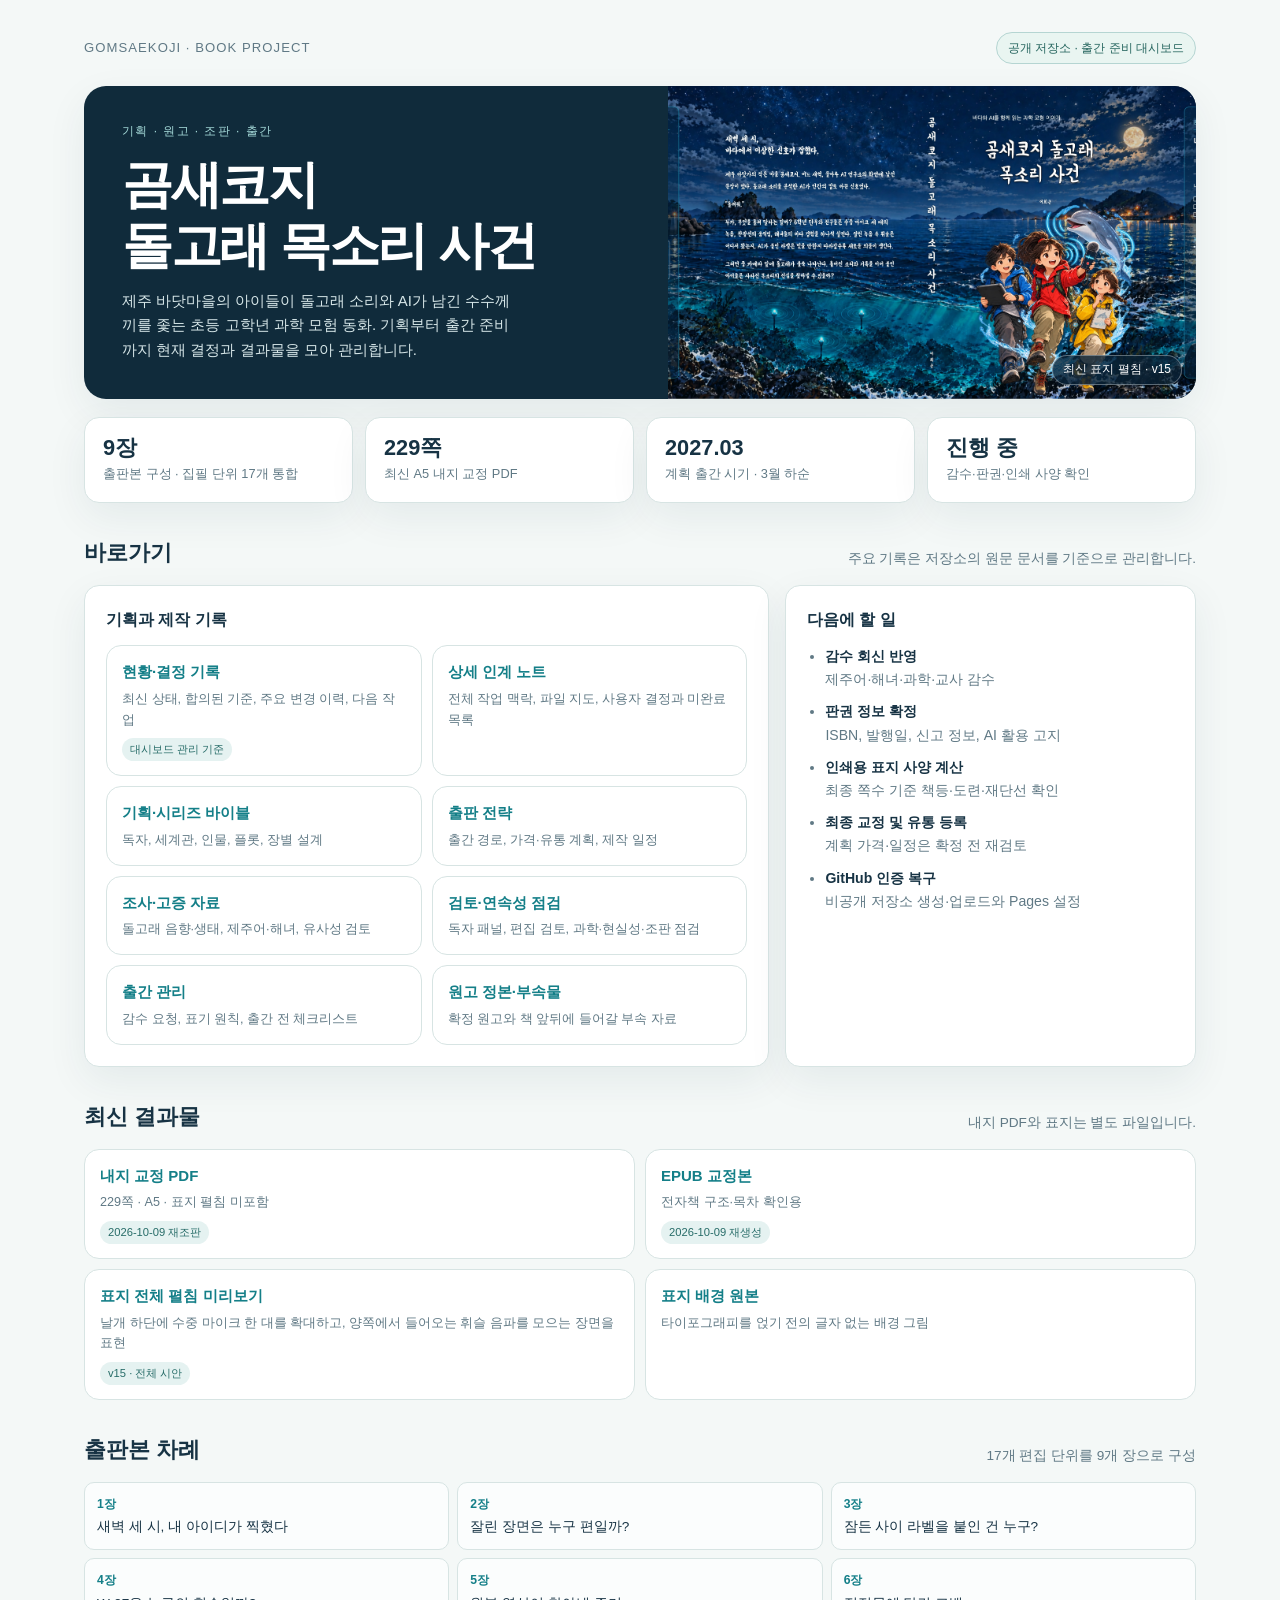
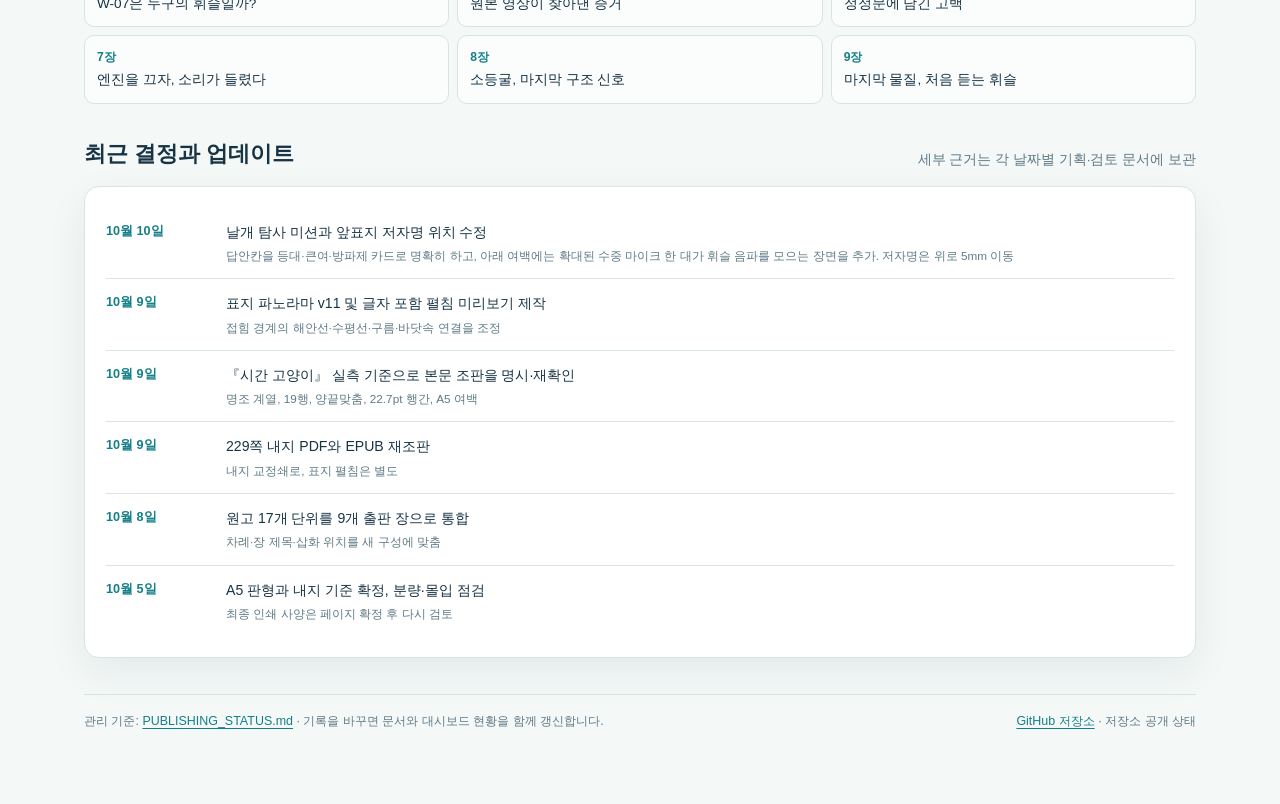
==== docs/index.html @ 38407bb7 "Illustrate sound collection with one hydrophone" ====
<!doctype html>
<html lang="ko">
<head>
  <meta charset="utf-8">
  <meta name="viewport" content="width=device-width, initial-scale=1">
  <meta name="theme-color" content="#102b3b">
  <title>곰새코지 돌고래 목소리 사건 · 출판 관리</title>
  <style>
    :root{--ink:#173344;--muted:#607985;--paper:#f4f8f7;--card:#fff;--line:#d7e4e3;--sea:#147f88;--deep:#102b3b;--cyan:#c9eff0;--amber:#efad58;--red:#9a5730;--shadow:0 14px 40px #13344112}
    *{box-sizing:border-box}body{margin:0;background:var(--paper);color:var(--ink);font:15px/1.65 -apple-system,BlinkMacSystemFont,"Apple SD Gothic Neo","Malgun Gothic",sans-serif}
    a{color:var(--sea);text-decoration-thickness:1px;text-underline-offset:3px}a:hover{color:#075960}
    .shell{max-width:1160px;margin:auto;padding:32px 24px 72px}.top{display:flex;justify-content:space-between;align-items:center;gap:16px;margin-bottom:22px}.brand{font-size:.82rem;letter-spacing:.08em;color:var(--muted)}.private{border:1px solid #b5d5d2;border-radius:99px;padding:5px 11px;font-size:.76rem;color:#25655e;background:#e9f5f1;white-space:nowrap}
    .hero{background:var(--deep);color:#fff;border-radius:22px;overflow:hidden;box-shadow:var(--shadow);display:grid;grid-template-columns:1.05fr .95fr;min-height:300px}.intro{padding:36px 38px;align-self:center}.eyebrow{font-size:.75rem;letter-spacing:.12em;text-transform:uppercase;color:#a4d9d8}.hero h1{font-size:clamp(2rem,4vw,3.25rem);line-height:1.2;letter-spacing:-.045em;margin:12px 0}.hero p{max-width:48ch;color:#d6e6e8;margin:0}.hero img{width:100%;height:100%;min-height:300px;object-fit:cover;object-position:center;background:#0a2030}.hero .cover{position:relative;min-height:300px}.cover a{display:block;height:100%}.cover span{position:absolute;right:14px;bottom:14px;background:#0b2438cc;color:#fff;border:1px solid #ffffff55;border-radius:99px;padding:4px 10px;font-size:.75rem}
    .metrics{display:grid;grid-template-columns:repeat(4,1fr);gap:12px;margin:18px 0 32px}.metric,.panel,.card{background:var(--card);border:1px solid var(--line);border-radius:15px;box-shadow:var(--shadow)}.metric{padding:16px 18px}.metric b{display:block;font-size:1.36rem;line-height:1.25}.metric span{font-size:.8rem;color:var(--muted)}
    section{margin-top:32px}.section-head{display:flex;justify-content:space-between;align-items:end;gap:12px;margin-bottom:14px}.section-head h2{margin:0;font-size:1.35rem}.section-head p{margin:0;color:var(--muted);font-size:.85rem}.layout{display:grid;grid-template-columns:1.25fr .75fr;gap:16px}.panel{padding:21px}.panel h3{margin:0 0 12px;font-size:1rem}.files{display:grid;grid-template-columns:repeat(2,minmax(0,1fr));gap:10px}.card{padding:14px 15px;box-shadow:none;min-width:0}.card a{font-weight:650;text-decoration:none}.card p{font-size:.79rem;color:var(--muted);margin:4px 0 0}.badge{display:inline-block;margin-top:8px;border-radius:99px;padding:2px 8px;background:#e5f2f1;color:#276c68;font-size:.7rem}.badge.todo{background:#fff0dd;color:#83521e}.list{margin:0;padding-left:1.15rem;color:var(--muted);font-size:.88rem}.list li+li{margin-top:9px}.list strong{color:var(--ink)}
    .timeline{display:grid;gap:0}.event{display:grid;grid-template-columns:104px 1fr;gap:16px;padding:13px 0;border-bottom:1px solid var(--line)}.event:last-child{border:0}.date{font-variant-numeric:tabular-nums;font-size:.79rem;color:var(--sea);font-weight:650}.event p{margin:0;font-size:.88rem}.event small{display:block;color:var(--muted);margin-top:2px}
    .chapters{display:grid;grid-template-columns:repeat(3,1fr);gap:8px}.chapter{padding:11px 12px;border:1px solid var(--line);border-radius:10px;background:#fbfdfd}.chapter b{font-size:.76rem;color:var(--sea);display:block}.chapter span{font-size:.85rem}
    footer{margin-top:36px;border-top:1px solid var(--line);padding-top:16px;color:var(--muted);font-size:.78rem;display:flex;justify-content:space-between;gap:10px;flex-wrap:wrap}
    @media(max-width:760px){.shell{padding:20px 14px 48px}.hero{grid-template-columns:1fr}.intro{padding:26px 24px}.hero .cover{min-height:220px}.hero img{min-height:220px;max-height:280px}.metrics{grid-template-columns:repeat(2,1fr)}.layout{grid-template-columns:1fr}.files{grid-template-columns:1fr}.chapters{grid-template-columns:repeat(2,1fr)}.event{grid-template-columns:82px 1fr}}
  </style>
</head>
<body>
  <main class="shell">
    <div class="top"><div class="brand">GOMSAEKOJI · BOOK PROJECT</div><span class="private">공개 저장소 · 출간 준비 대시보드</span></div>
    <header class="hero">
      <div class="intro"><div class="eyebrow">기획 · 원고 · 조판 · 출간</div><h1>곰새코지<br>돌고래 목소리 사건</h1><p>제주 바닷마을의 아이들이 돌고래 소리와 AI가 남긴 수수께끼를 좇는 초등 고학년 과학 모험 동화. 기획부터 출간 준비까지 현재 결정과 결과물을 모아 관리합니다.</p></div>
      <div class="cover"><a href="https://github.com/heekeunlee/dolphin_voice_mystery/blob/main/book/cover/cover-spread-v15-preview.png"><img src="cover-preview.jpg" alt="음파를 수집하는 확대된 수중 마이크 그림을 담은 표지 미리보기"><span>최신 표지 펼침 · v15</span></a></div>
    </header>
    <div class="metrics" aria-label="프로젝트 현황">
      <div class="metric"><b>9장</b><span>출판본 구성 · 집필 단위 17개 통합</span></div>
      <div class="metric"><b>229쪽</b><span>최신 A5 내지 교정 PDF</span></div>
      <div class="metric"><b>2027.03</b><span>계획 출간 시기 · 3월 하순</span></div>
      <div class="metric"><b>진행 중</b><span>감수·판권·인쇄 사양 확인</span></div>
    </div>

    <section>
      <div class="section-head"><h2>바로가기</h2><p>주요 기록은 저장소의 원문 문서를 기준으로 관리합니다.</p></div>
      <div class="layout">
        <div class="panel"><h3>기획과 제작 기록</h3><div class="files">
          <article class="card"><a href="https://github.com/heekeunlee/dolphin_voice_mystery/blob/main/PUBLISHING_STATUS.md">현황·결정 기록</a><p>최신 상태, 합의된 기준, 주요 변경 이력, 다음 작업</p><span class="badge">대시보드 관리 기준</span></article>
          <article class="card"><a href="https://github.com/heekeunlee/dolphin_voice_mystery/blob/main/HANDOFF.md">상세 인계 노트</a><p>전체 작업 맥락, 파일 지도, 사용자 결정과 미완료 목록</p></article>
          <article class="card"><a href="https://github.com/heekeunlee/dolphin_voice_mystery/tree/main/planning">기획·시리즈 바이블</a><p>독자, 세계관, 인물, 플롯, 장별 설계</p></article>
          <article class="card"><a href="https://github.com/heekeunlee/dolphin_voice_mystery/tree/main/strategy">출판 전략</a><p>출간 경로, 가격·유통 계획, 제작 일정</p></article>
          <article class="card"><a href="https://github.com/heekeunlee/dolphin_voice_mystery/tree/main/research">조사·고증 자료</a><p>돌고래 음향·생태, 제주어·해녀, 유사성 검토</p></article>
          <article class="card"><a href="https://github.com/heekeunlee/dolphin_voice_mystery/tree/main/reviews">검토·연속성 점검</a><p>독자 패널, 편집 검토, 과학·현실성·조판 점검</p></article>
          <article class="card"><a href="https://github.com/heekeunlee/dolphin_voice_mystery/tree/main/admin">출간 관리</a><p>감수 요청, 표기 원칙, 출간 전 체크리스트</p></article>
          <article class="card"><a href="https://github.com/heekeunlee/dolphin_voice_mystery/tree/main/drafts/dolphin-said">원고 정본·부속물</a><p>확정 원고와 책 앞뒤에 들어갈 부속 자료</p></article>
        </div></div>
        <aside class="panel"><h3>다음에 할 일</h3><ul class="list">
          <li><strong>감수 회신 반영</strong><br>제주어·해녀·과학·교사 감수</li>
          <li><strong>판권 정보 확정</strong><br>ISBN, 발행일, 신고 정보, AI 활용 고지</li>
          <li><strong>인쇄용 표지 사양 계산</strong><br>최종 쪽수 기준 책등·도련·재단선 확인</li>
          <li><strong>최종 교정 및 유통 등록</strong><br>계획 가격·일정은 확정 전 재검토</li>
          <li><strong>GitHub 인증 복구</strong><br>비공개 저장소 생성·업로드와 Pages 설정</li>
        </ul></aside>
      </div>
    </section>

    <section>
      <div class="section-head"><h2>최신 결과물</h2><p>내지 PDF와 표지는 별도 파일입니다.</p></div>
      <div class="files">
        <article class="card"><a href="https://github.com/heekeunlee/dolphin_voice_mystery/blob/main/book/_output/dolphin-said-proof.pdf">내지 교정 PDF</a><p>229쪽 · A5 · 표지 펼침 미포함</p><span class="badge">2026-10-09 재조판</span></article>
        <article class="card"><a href="https://github.com/heekeunlee/dolphin_voice_mystery/blob/main/book/_output/dolphin-said-proof.epub">EPUB 교정본</a><p>전자책 구조·목차 확인용</p><span class="badge">2026-10-09 재생성</span></article>
        <article class="card"><a href="https://github.com/heekeunlee/dolphin_voice_mystery/blob/main/book/cover/cover-spread-v15-preview.png">표지 전체 펼침 미리보기</a><p>날개 하단에 수중 마이크 한 대를 확대하고, 양쪽에서 들어오는 휘슬 음파를 모으는 장면을 표현</p><span class="badge">v15 · 전체 시안</span></article>
        <article class="card"><a href="https://github.com/heekeunlee/dolphin_voice_mystery/blob/main/book/images/cover-wrap-panorama-v11.png">표지 배경 원본</a><p>타이포그래피를 얹기 전의 글자 없는 배경 그림</p></article>
      </div>
    </section>

    <section>
      <div class="section-head"><h2>출판본 차례</h2><p>17개 편집 단위를 9개 장으로 구성</p></div>
      <div class="chapters">
        <div class="chapter"><b>1장</b><span>새벽 세 시, 내 아이디가 찍혔다</span></div><div class="chapter"><b>2장</b><span>잘린 장면은 누구 편일까?</span></div><div class="chapter"><b>3장</b><span>잠든 사이 라벨을 붙인 건 누구?</span></div><div class="chapter"><b>4장</b><span>W-07은 누구의 휘슬일까?</span></div><div class="chapter"><b>5장</b><span>원본 영상이 찾아낸 증거</span></div><div class="chapter"><b>6장</b><span>정정문에 담긴 고백</span></div><div class="chapter"><b>7장</b><span>엔진을 끄자, 소리가 들렸다</span></div><div class="chapter"><b>8장</b><span>소등굴, 마지막 구조 신호</span></div><div class="chapter"><b>9장</b><span>마지막 물질, 처음 듣는 휘슬</span></div>
      </div>
    </section>

    <section>
      <div class="section-head"><h2>최근 결정과 업데이트</h2><p>세부 근거는 각 날짜별 기획·검토 문서에 보관</p></div>
      <div class="panel timeline">
        <div class="event"><div class="date">10월 10일</div><p>날개 탐사 미션과 앞표지 저자명 위치 수정<small>답안칸을 등대·큰여·방파제 카드로 명확히 하고, 아래 여백에는 확대된 수중 마이크 한 대가 휘슬 음파를 모으는 장면을 추가. 저자명은 위로 5mm 이동</small></p></div>
        <div class="event"><div class="date">10월 9일</div><p>표지 파노라마 v11 및 글자 포함 펼침 미리보기 제작<small>접힘 경계의 해안선·수평선·구름·바닷속 연결을 조정</small></p></div>
        <div class="event"><div class="date">10월 9일</div><p>『시간 고양이』 실측 기준으로 본문 조판을 명시·재확인<small>명조 계열, 19행, 양끝맞춤, 22.7pt 행간, A5 여백</small></p></div>
        <div class="event"><div class="date">10월 9일</div><p>229쪽 내지 PDF와 EPUB 재조판<small>내지 교정쇄로, 표지 펼침은 별도</small></p></div>
        <div class="event"><div class="date">10월 8일</div><p>원고 17개 단위를 9개 출판 장으로 통합<small>차례·장 제목·삽화 위치를 새 구성에 맞춤</small></p></div>
        <div class="event"><div class="date">10월 5일</div><p>A5 판형과 내지 기준 확정, 분량·몰입 점검<small>최종 인쇄 사양은 페이지 확정 후 다시 검토</small></p></div>
      </div>
    </section>
    <footer><span>관리 기준: <a href="https://github.com/heekeunlee/dolphin_voice_mystery/blob/main/PUBLISHING_STATUS.md">PUBLISHING_STATUS.md</a> · 기록을 바꾸면 문서와 대시보드 현황을 함께 갱신합니다.</span><span><a href="https://github.com/heekeunlee/dolphin_voice_mystery">GitHub 저장소</a> · 저장소 공개 상태</span></footer>
  </main>
</body>
</html>
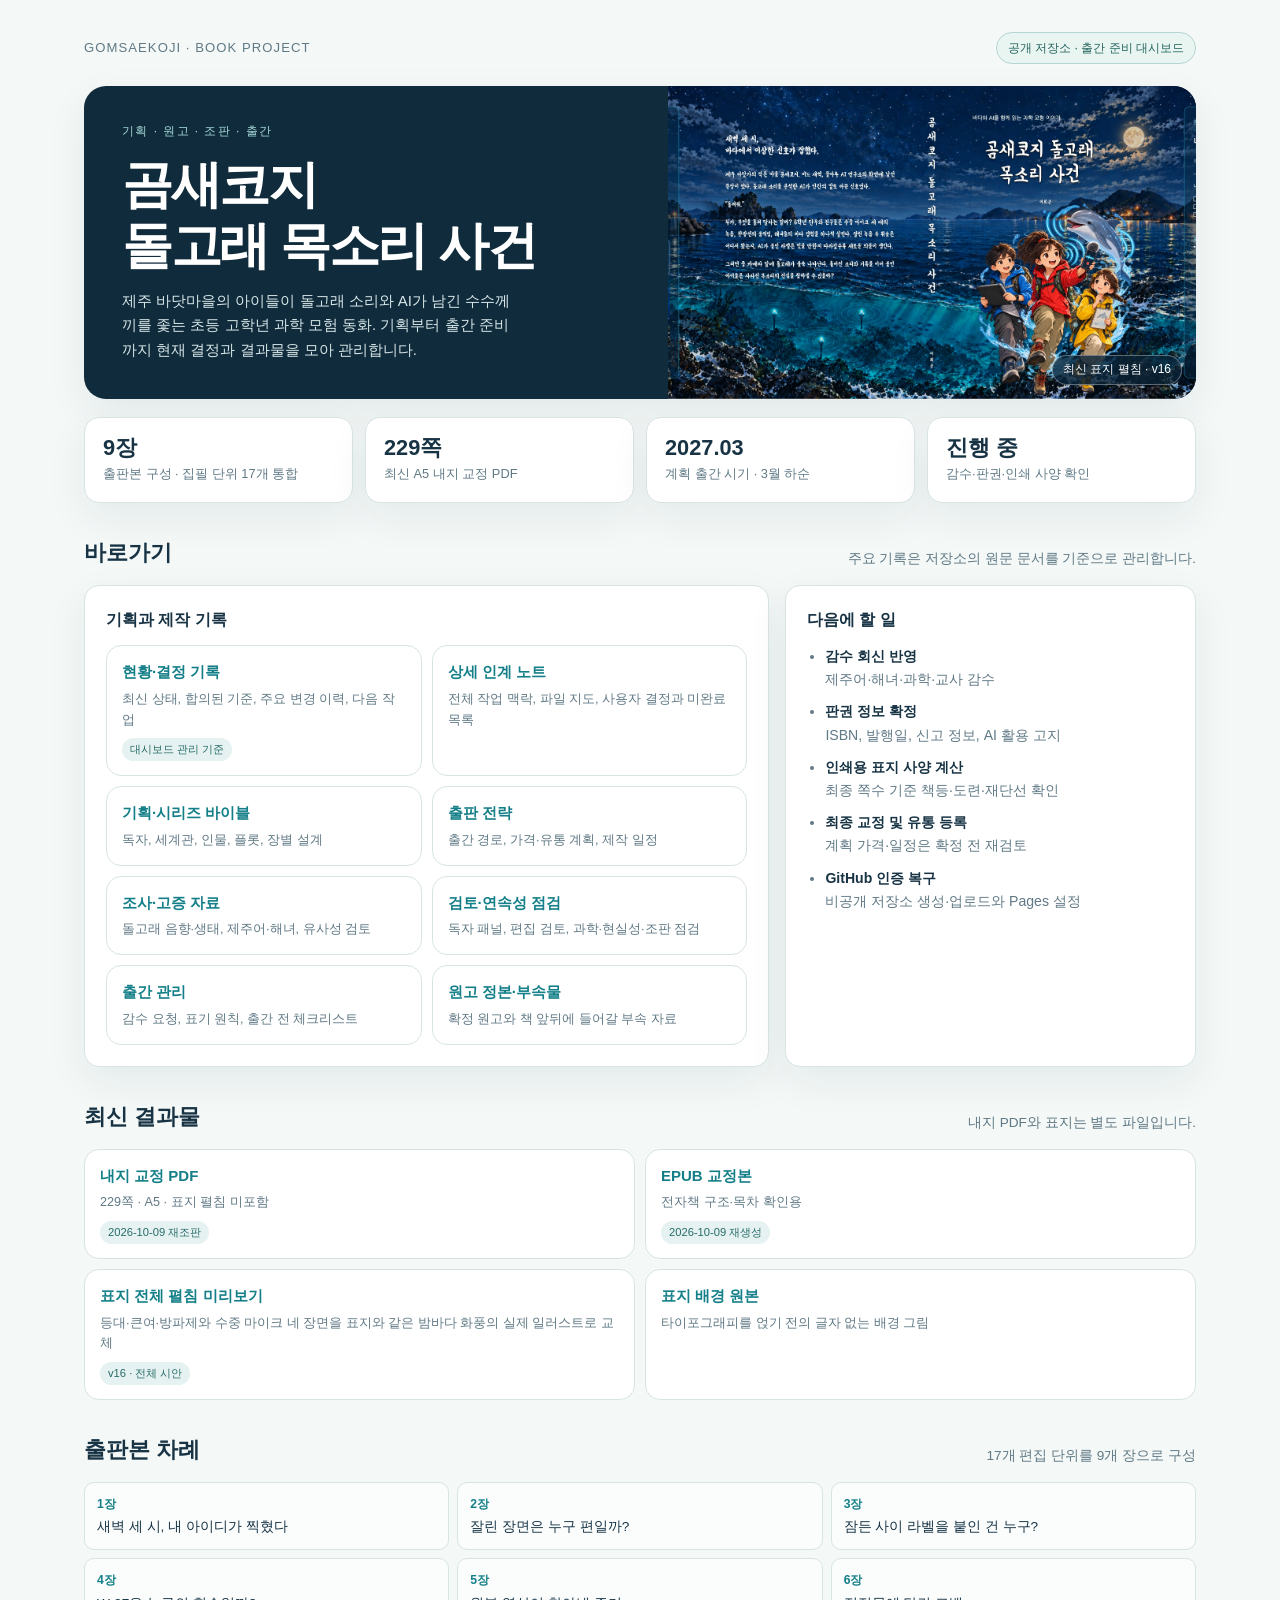
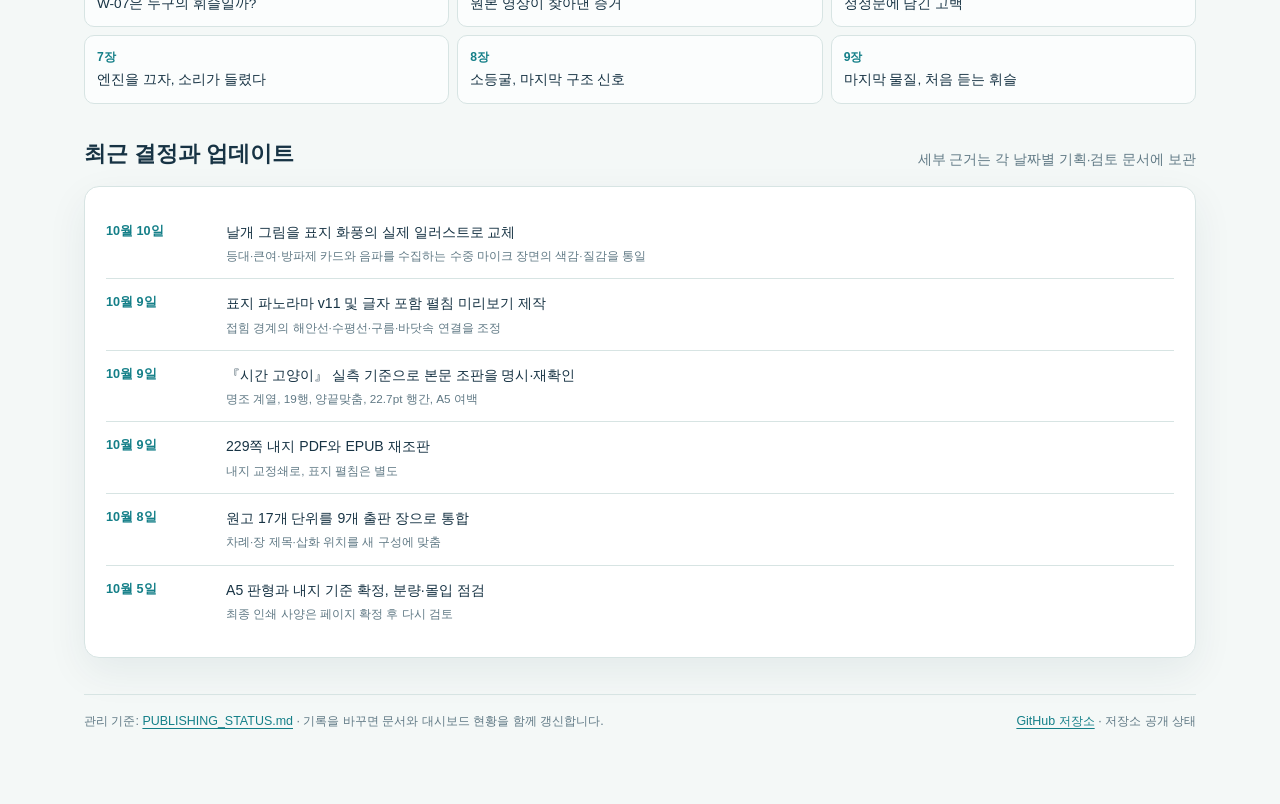
==== commit 42616463: "Paint flap cards in cover illustration style" ====
--- a/docs/index.html
+++ b/docs/index.html
@@ -24,7 +24,7 @@
     <div class="top"><div class="brand">GOMSAEKOJI · BOOK PROJECT</div><span class="private">공개 저장소 · 출간 준비 대시보드</span></div>
     <header class="hero">
       <div class="intro"><div class="eyebrow">기획 · 원고 · 조판 · 출간</div><h1>곰새코지<br>돌고래 목소리 사건</h1><p>제주 바닷마을의 아이들이 돌고래 소리와 AI가 남긴 수수께끼를 좇는 초등 고학년 과학 모험 동화. 기획부터 출간 준비까지 현재 결정과 결과물을 모아 관리합니다.</p></div>
-      <div class="cover"><a href="https://github.com/heekeunlee/dolphin_voice_mystery/blob/main/book/cover/cover-spread-v15-preview.png"><img src="cover-preview.jpg" alt="음파를 수집하는 확대된 수중 마이크 그림을 담은 표지 미리보기"><span>최신 표지 펼침 · v15</span></a></div>
+      <div class="cover"><a href="https://github.com/heekeunlee/dolphin_voice_mystery/blob/main/book/cover/cover-spread-v16-preview.png"><img src="cover-preview.jpg" alt="표지 화풍에 맞춘 등대·큰여·방파제·수중 마이크 그림이 들어간 펼침 미리보기"><span>최신 표지 펼침 · v16</span></a></div>
     </header>
     <div class="metrics" aria-label="프로젝트 현황">
       <div class="metric"><b>9장</b><span>출판본 구성 · 집필 단위 17개 통합</span></div>
@@ -61,7 +61,7 @@
       <div class="files">
         <article class="card"><a href="https://github.com/heekeunlee/dolphin_voice_mystery/blob/main/book/_output/dolphin-said-proof.pdf">내지 교정 PDF</a><p>229쪽 · A5 · 표지 펼침 미포함</p><span class="badge">2026-10-09 재조판</span></article>
         <article class="card"><a href="https://github.com/heekeunlee/dolphin_voice_mystery/blob/main/book/_output/dolphin-said-proof.epub">EPUB 교정본</a><p>전자책 구조·목차 확인용</p><span class="badge">2026-10-09 재생성</span></article>
-        <article class="card"><a href="https://github.com/heekeunlee/dolphin_voice_mystery/blob/main/book/cover/cover-spread-v15-preview.png">표지 전체 펼침 미리보기</a><p>날개 하단에 수중 마이크 한 대를 확대하고, 양쪽에서 들어오는 휘슬 음파를 모으는 장면을 표현</p><span class="badge">v15 · 전체 시안</span></article>
+        <article class="card"><a href="https://github.com/heekeunlee/dolphin_voice_mystery/blob/main/book/cover/cover-spread-v16-preview.png">표지 전체 펼침 미리보기</a><p>등대·큰여·방파제와 수중 마이크 네 장면을 표지와 같은 밤바다 화풍의 실제 일러스트로 교체</p><span class="badge">v16 · 전체 시안</span></article>
         <article class="card"><a href="https://github.com/heekeunlee/dolphin_voice_mystery/blob/main/book/images/cover-wrap-panorama-v11.png">표지 배경 원본</a><p>타이포그래피를 얹기 전의 글자 없는 배경 그림</p></article>
       </div>
     </section>
@@ -76,7 +76,7 @@
     <section>
       <div class="section-head"><h2>최근 결정과 업데이트</h2><p>세부 근거는 각 날짜별 기획·검토 문서에 보관</p></div>
       <div class="panel timeline">
-        <div class="event"><div class="date">10월 10일</div><p>날개 탐사 미션과 앞표지 저자명 위치 수정<small>답안칸을 등대·큰여·방파제 카드로 명확히 하고, 아래 여백에는 확대된 수중 마이크 한 대가 휘슬 음파를 모으는 장면을 추가. 저자명은 위로 5mm 이동</small></p></div>
+        <div class="event"><div class="date">10월 10일</div><p>날개 그림을 표지 화풍의 실제 일러스트로 교체<small>등대·큰여·방파제 카드와 음파를 수집하는 수중 마이크 장면의 색감·질감을 통일</small></p></div>
         <div class="event"><div class="date">10월 9일</div><p>표지 파노라마 v11 및 글자 포함 펼침 미리보기 제작<small>접힘 경계의 해안선·수평선·구름·바닷속 연결을 조정</small></p></div>
         <div class="event"><div class="date">10월 9일</div><p>『시간 고양이』 실측 기준으로 본문 조판을 명시·재확인<small>명조 계열, 19행, 양끝맞춤, 22.7pt 행간, A5 여백</small></p></div>
         <div class="event"><div class="date">10월 9일</div><p>229쪽 내지 PDF와 EPUB 재조판<small>내지 교정쇄로, 표지 펼침은 별도</small></p></div>
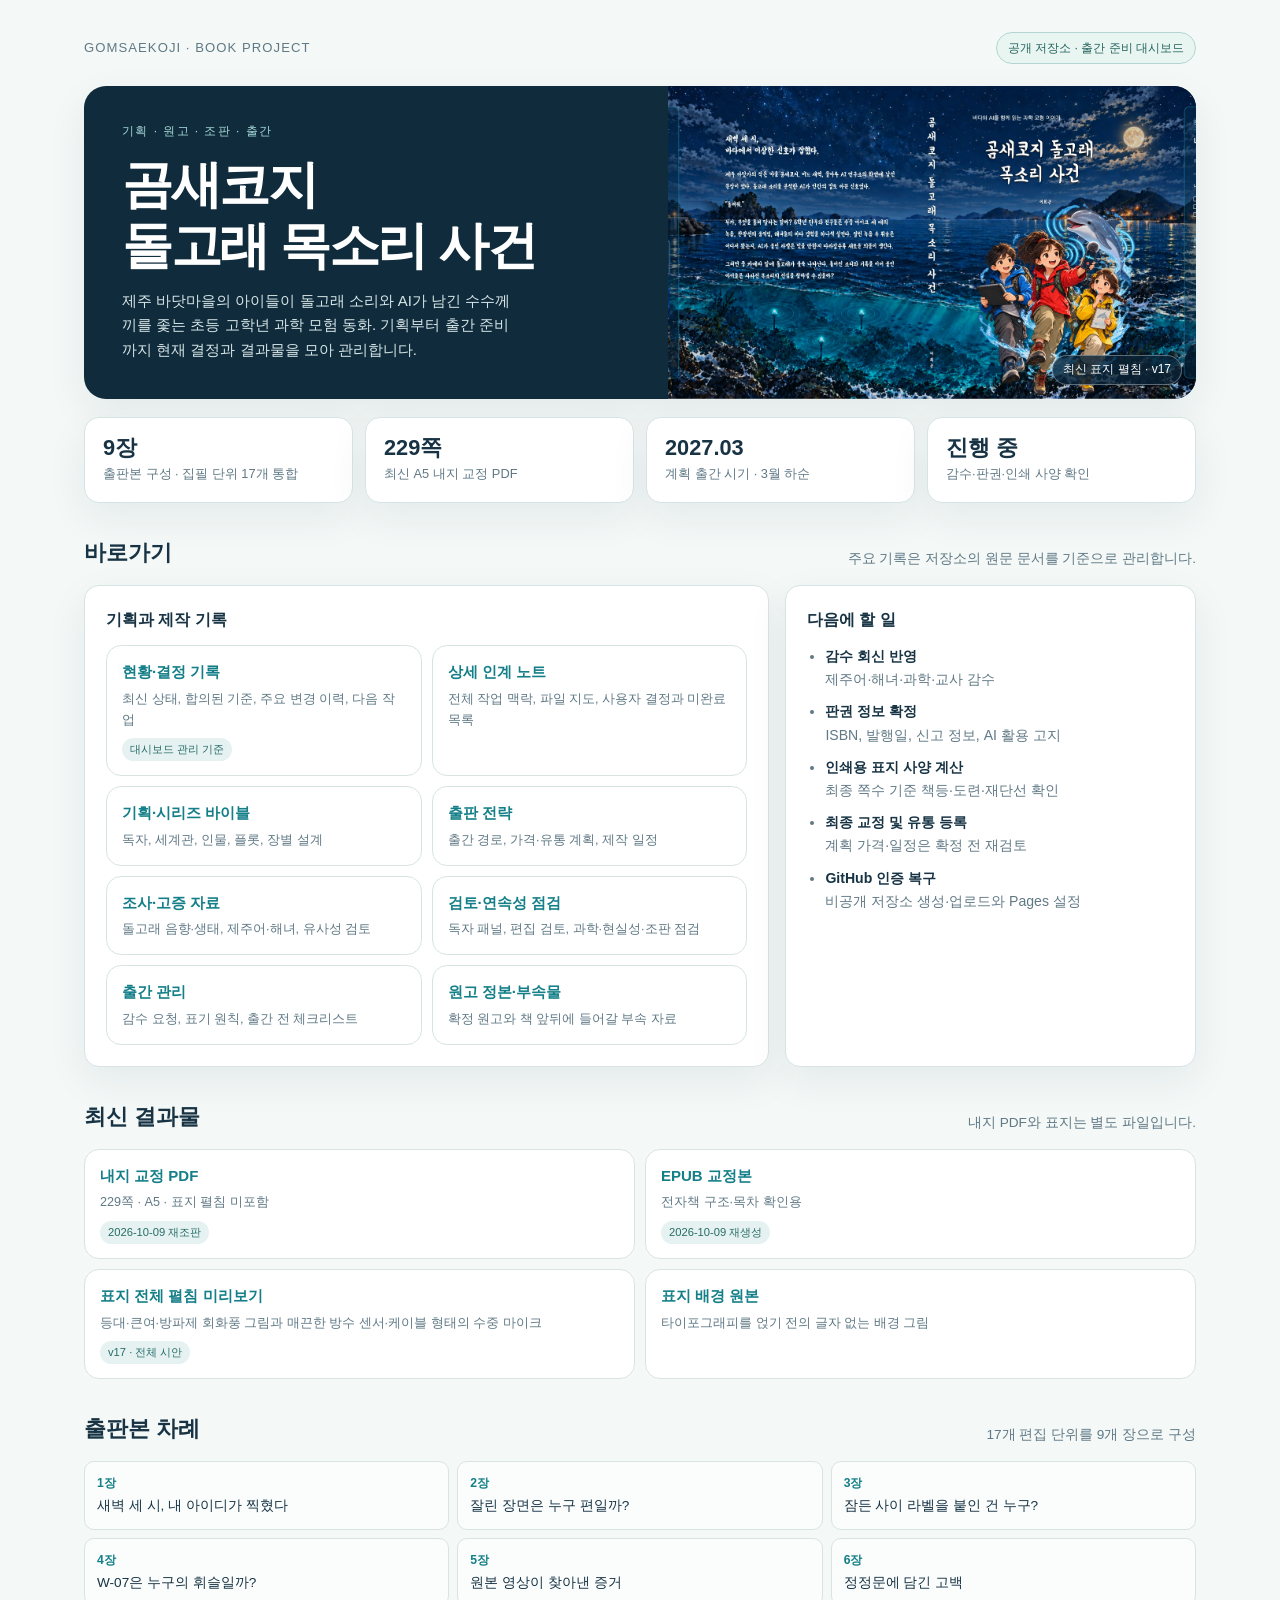
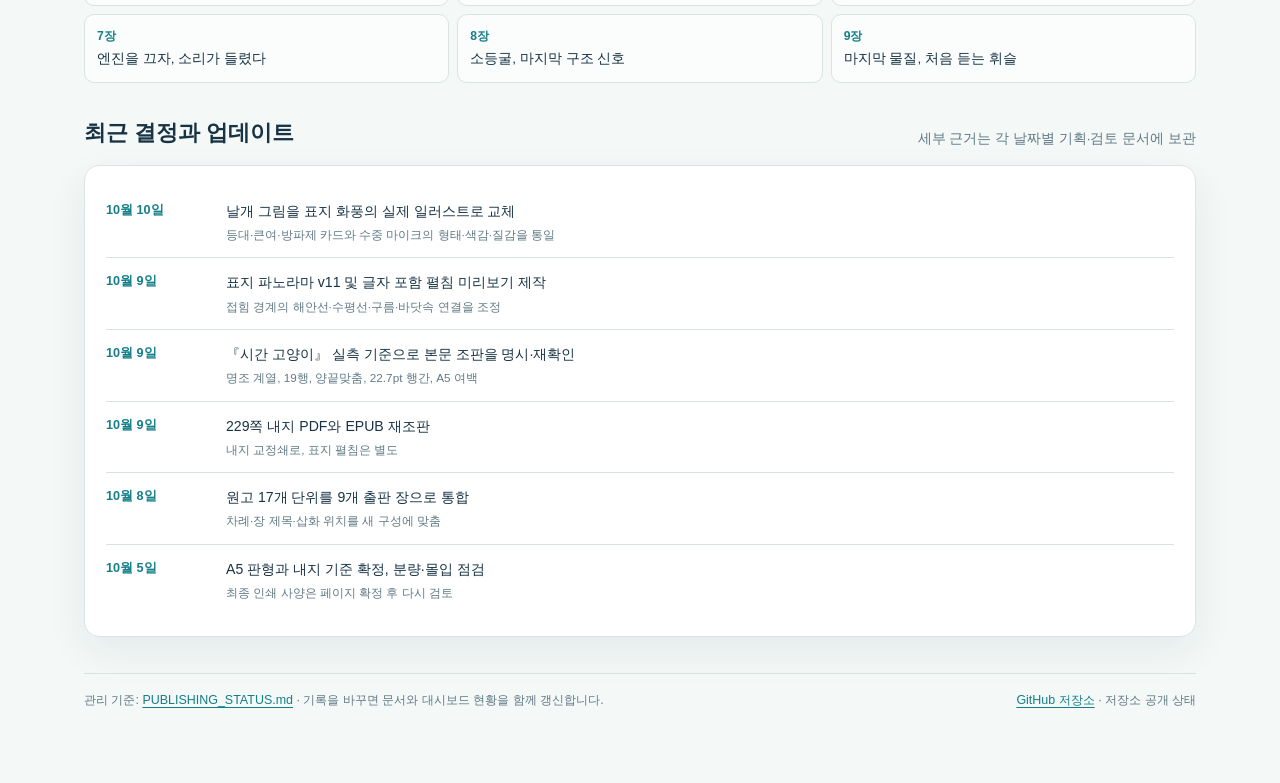
==== commit 8accd521: "Make hydrophone depiction more realistic" ====
--- a/docs/index.html
+++ b/docs/index.html
@@ -24,7 +24,7 @@
     <div class="top"><div class="brand">GOMSAEKOJI · BOOK PROJECT</div><span class="private">공개 저장소 · 출간 준비 대시보드</span></div>
     <header class="hero">
       <div class="intro"><div class="eyebrow">기획 · 원고 · 조판 · 출간</div><h1>곰새코지<br>돌고래 목소리 사건</h1><p>제주 바닷마을의 아이들이 돌고래 소리와 AI가 남긴 수수께끼를 좇는 초등 고학년 과학 모험 동화. 기획부터 출간 준비까지 현재 결정과 결과물을 모아 관리합니다.</p></div>
-      <div class="cover"><a href="https://github.com/heekeunlee/dolphin_voice_mystery/blob/main/book/cover/cover-spread-v16-preview.png"><img src="cover-preview.jpg" alt="표지 화풍에 맞춘 등대·큰여·방파제·수중 마이크 그림이 들어간 펼침 미리보기"><span>최신 표지 펼침 · v16</span></a></div>
+      <div class="cover"><a href="https://github.com/heekeunlee/dolphin_voice_mystery/blob/main/book/cover/cover-spread-v17-preview.png"><img src="cover-preview.jpg" alt="밤바다 표지 화풍과 방수 센서 형태의 수중 마이크를 담은 펼침 미리보기"><span>최신 표지 펼침 · v17</span></a></div>
     </header>
     <div class="metrics" aria-label="프로젝트 현황">
       <div class="metric"><b>9장</b><span>출판본 구성 · 집필 단위 17개 통합</span></div>
@@ -61,7 +61,7 @@
       <div class="files">
         <article class="card"><a href="https://github.com/heekeunlee/dolphin_voice_mystery/blob/main/book/_output/dolphin-said-proof.pdf">내지 교정 PDF</a><p>229쪽 · A5 · 표지 펼침 미포함</p><span class="badge">2026-10-09 재조판</span></article>
         <article class="card"><a href="https://github.com/heekeunlee/dolphin_voice_mystery/blob/main/book/_output/dolphin-said-proof.epub">EPUB 교정본</a><p>전자책 구조·목차 확인용</p><span class="badge">2026-10-09 재생성</span></article>
-        <article class="card"><a href="https://github.com/heekeunlee/dolphin_voice_mystery/blob/main/book/cover/cover-spread-v16-preview.png">표지 전체 펼침 미리보기</a><p>등대·큰여·방파제와 수중 마이크 네 장면을 표지와 같은 밤바다 화풍의 실제 일러스트로 교체</p><span class="badge">v16 · 전체 시안</span></article>
+        <article class="card"><a href="https://github.com/heekeunlee/dolphin_voice_mystery/blob/main/book/cover/cover-spread-v17-preview.png">표지 전체 펼침 미리보기</a><p>등대·큰여·방파제 회화풍 그림과 매끈한 방수 센서·케이블 형태의 수중 마이크</p><span class="badge">v17 · 전체 시안</span></article>
         <article class="card"><a href="https://github.com/heekeunlee/dolphin_voice_mystery/blob/main/book/images/cover-wrap-panorama-v11.png">표지 배경 원본</a><p>타이포그래피를 얹기 전의 글자 없는 배경 그림</p></article>
       </div>
     </section>
@@ -76,7 +76,7 @@
     <section>
       <div class="section-head"><h2>최근 결정과 업데이트</h2><p>세부 근거는 각 날짜별 기획·검토 문서에 보관</p></div>
       <div class="panel timeline">
-        <div class="event"><div class="date">10월 10일</div><p>날개 그림을 표지 화풍의 실제 일러스트로 교체<small>등대·큰여·방파제 카드와 음파를 수집하는 수중 마이크 장면의 색감·질감을 통일</small></p></div>
+        <div class="event"><div class="date">10월 10일</div><p>날개 그림을 표지 화풍의 실제 일러스트로 교체<small>등대·큰여·방파제 카드와 수중 마이크의 형태·색감·질감을 통일</small></p></div>
         <div class="event"><div class="date">10월 9일</div><p>표지 파노라마 v11 및 글자 포함 펼침 미리보기 제작<small>접힘 경계의 해안선·수평선·구름·바닷속 연결을 조정</small></p></div>
         <div class="event"><div class="date">10월 9일</div><p>『시간 고양이』 실측 기준으로 본문 조판을 명시·재확인<small>명조 계열, 19행, 양끝맞춤, 22.7pt 행간, A5 여백</small></p></div>
         <div class="event"><div class="date">10월 9일</div><p>229쪽 내지 PDF와 EPUB 재조판<small>내지 교정쇄로, 표지 펼침은 별도</small></p></div>
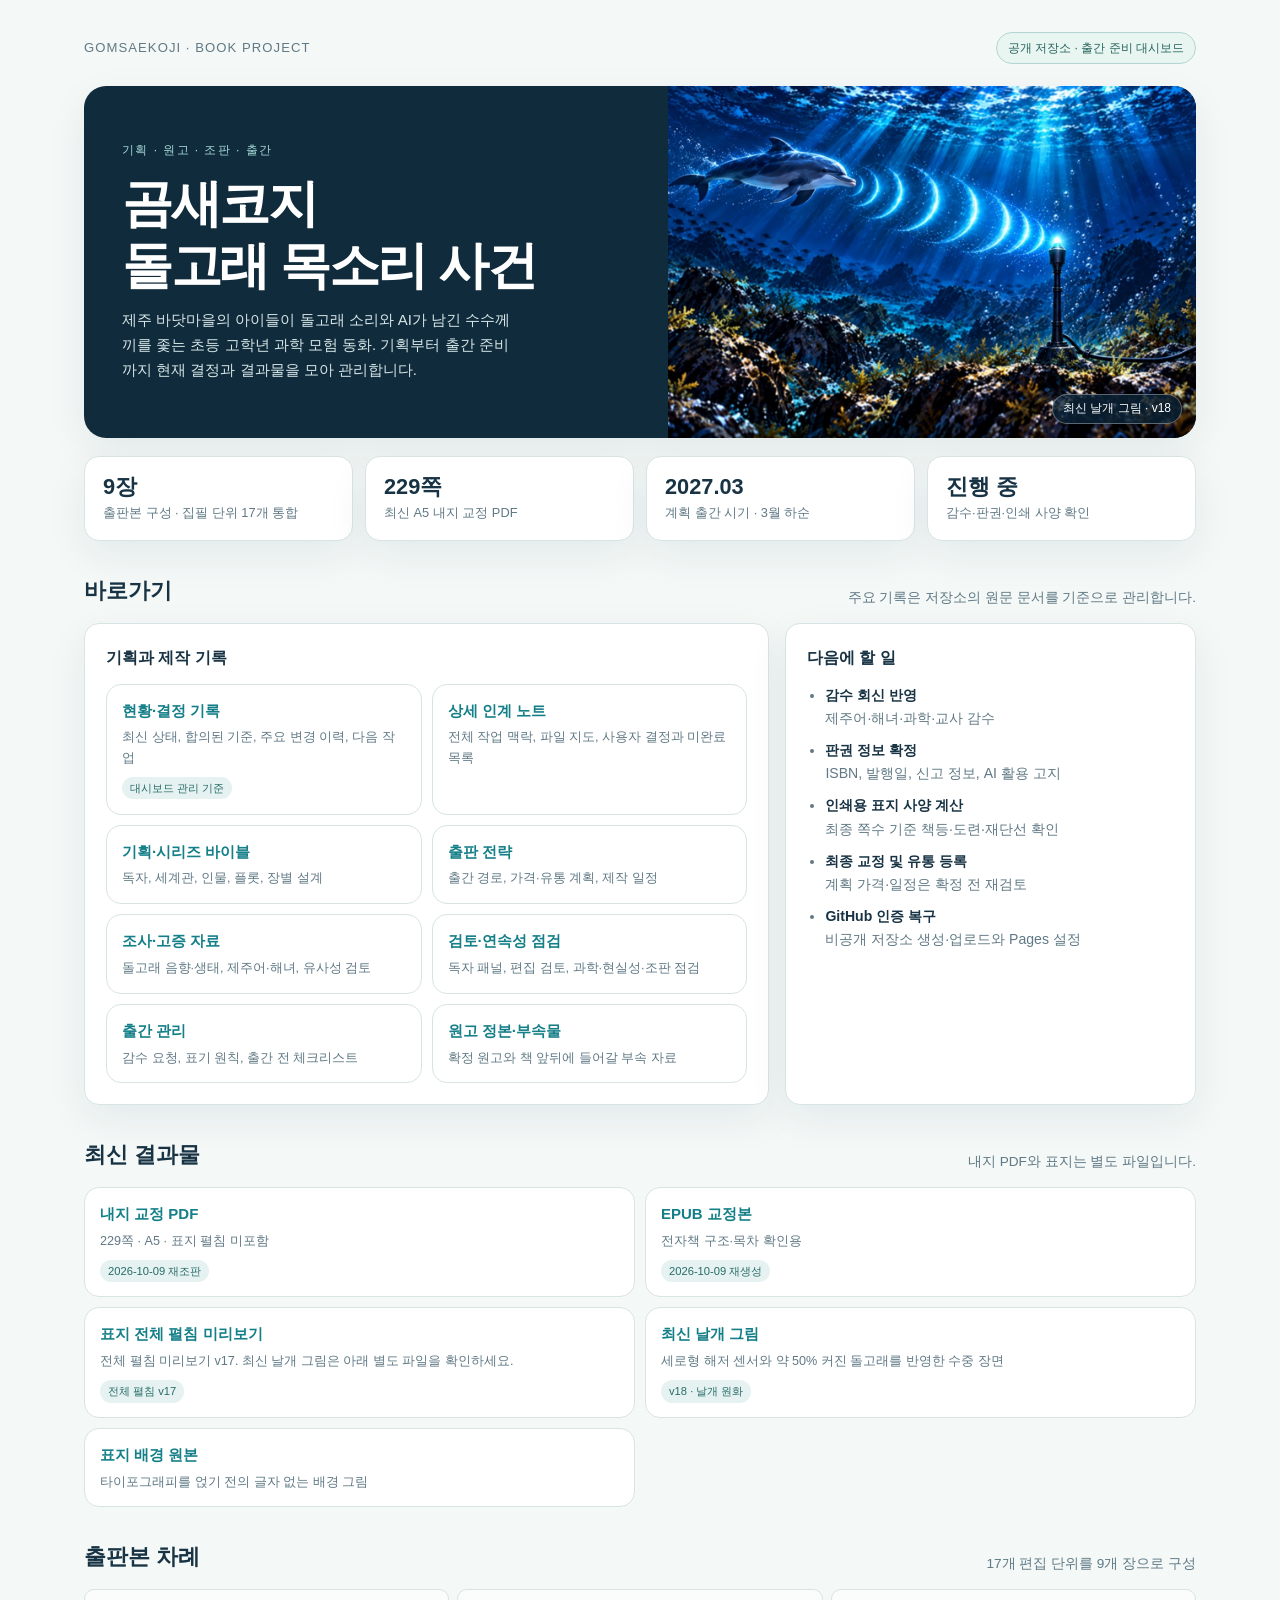
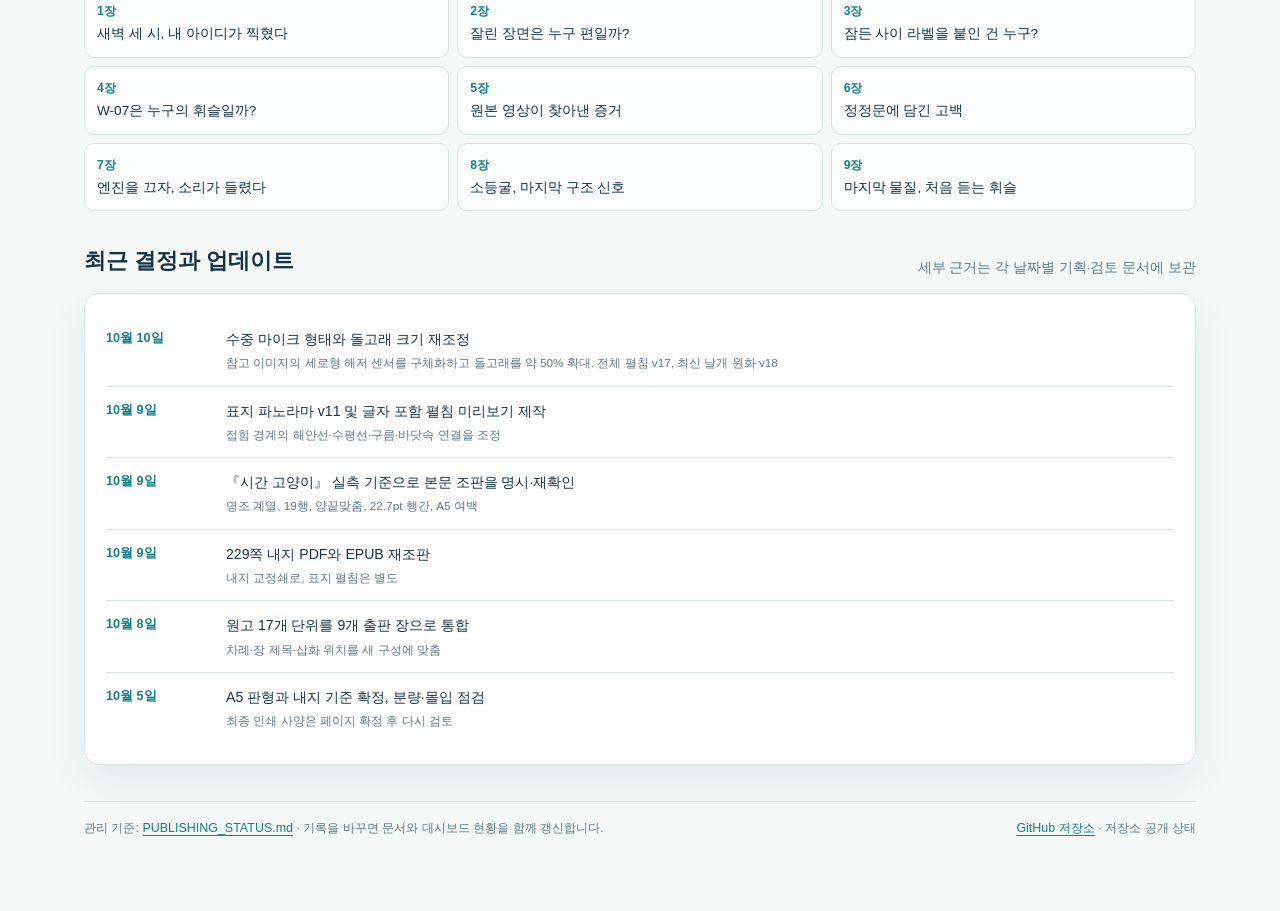
==== commit b3ffe9c8: "Refine hydrophone mount and enlarge dolphin" ====
--- a/docs/index.html
+++ b/docs/index.html
@@ -24,7 +24,7 @@
     <div class="top"><div class="brand">GOMSAEKOJI · BOOK PROJECT</div><span class="private">공개 저장소 · 출간 준비 대시보드</span></div>
     <header class="hero">
       <div class="intro"><div class="eyebrow">기획 · 원고 · 조판 · 출간</div><h1>곰새코지<br>돌고래 목소리 사건</h1><p>제주 바닷마을의 아이들이 돌고래 소리와 AI가 남긴 수수께끼를 좇는 초등 고학년 과학 모험 동화. 기획부터 출간 준비까지 현재 결정과 결과물을 모아 관리합니다.</p></div>
-      <div class="cover"><a href="https://github.com/heekeunlee/dolphin_voice_mystery/blob/main/book/cover/cover-spread-v17-preview.png"><img src="cover-preview.jpg" alt="밤바다 표지 화풍과 방수 센서 형태의 수중 마이크를 담은 펼침 미리보기"><span>최신 표지 펼침 · v17</span></a></div>
+      <div class="cover"><a href="https://github.com/heekeunlee/dolphin_voice_mystery/blob/main/book/images/flap-hydrophone-v4.jpg"><img src="cover-preview.jpg" alt="세로형 해저 수중 센서와 더 커진 돌고래의 최신 날개 그림"><span>최신 날개 그림 · v18</span></a></div>
     </header>
     <div class="metrics" aria-label="프로젝트 현황">
       <div class="metric"><b>9장</b><span>출판본 구성 · 집필 단위 17개 통합</span></div>
@@ -61,7 +61,8 @@
       <div class="files">
         <article class="card"><a href="https://github.com/heekeunlee/dolphin_voice_mystery/blob/main/book/_output/dolphin-said-proof.pdf">내지 교정 PDF</a><p>229쪽 · A5 · 표지 펼침 미포함</p><span class="badge">2026-10-09 재조판</span></article>
         <article class="card"><a href="https://github.com/heekeunlee/dolphin_voice_mystery/blob/main/book/_output/dolphin-said-proof.epub">EPUB 교정본</a><p>전자책 구조·목차 확인용</p><span class="badge">2026-10-09 재생성</span></article>
-        <article class="card"><a href="https://github.com/heekeunlee/dolphin_voice_mystery/blob/main/book/cover/cover-spread-v17-preview.png">표지 전체 펼침 미리보기</a><p>등대·큰여·방파제 회화풍 그림과 매끈한 방수 센서·케이블 형태의 수중 마이크</p><span class="badge">v17 · 전체 시안</span></article>
+        <article class="card"><a href="https://github.com/heekeunlee/dolphin_voice_mystery/blob/main/book/cover/cover-spread-v17-preview.png">표지 전체 펼침 미리보기</a><p>전체 펼침 미리보기 v17. 최신 날개 그림은 아래 별도 파일을 확인하세요.</p><span class="badge">전체 펼침 v17</span></article>
+        <article class="card"><a href="https://github.com/heekeunlee/dolphin_voice_mystery/blob/main/book/images/flap-hydrophone-v4.jpg">최신 날개 그림</a><p>세로형 해저 센서와 약 50% 커진 돌고래를 반영한 수중 장면</p><span class="badge">v18 · 날개 원화</span></article>
         <article class="card"><a href="https://github.com/heekeunlee/dolphin_voice_mystery/blob/main/book/images/cover-wrap-panorama-v11.png">표지 배경 원본</a><p>타이포그래피를 얹기 전의 글자 없는 배경 그림</p></article>
       </div>
     </section>
@@ -76,7 +77,7 @@
     <section>
       <div class="section-head"><h2>최근 결정과 업데이트</h2><p>세부 근거는 각 날짜별 기획·검토 문서에 보관</p></div>
       <div class="panel timeline">
-        <div class="event"><div class="date">10월 10일</div><p>날개 그림을 표지 화풍의 실제 일러스트로 교체<small>등대·큰여·방파제 카드와 수중 마이크의 형태·색감·질감을 통일</small></p></div>
+        <div class="event"><div class="date">10월 10일</div><p>수중 마이크 형태와 돌고래 크기 재조정<small>참고 이미지의 세로형 해저 센서를 구체화하고 돌고래를 약 50% 확대. 전체 펼침 v17, 최신 날개 원화 v18</small></p></div>
         <div class="event"><div class="date">10월 9일</div><p>표지 파노라마 v11 및 글자 포함 펼침 미리보기 제작<small>접힘 경계의 해안선·수평선·구름·바닷속 연결을 조정</small></p></div>
         <div class="event"><div class="date">10월 9일</div><p>『시간 고양이』 실측 기준으로 본문 조판을 명시·재확인<small>명조 계열, 19행, 양끝맞춤, 22.7pt 행간, A5 여백</small></p></div>
         <div class="event"><div class="date">10월 9일</div><p>229쪽 내지 PDF와 EPUB 재조판<small>내지 교정쇄로, 표지 펼침은 별도</small></p></div>
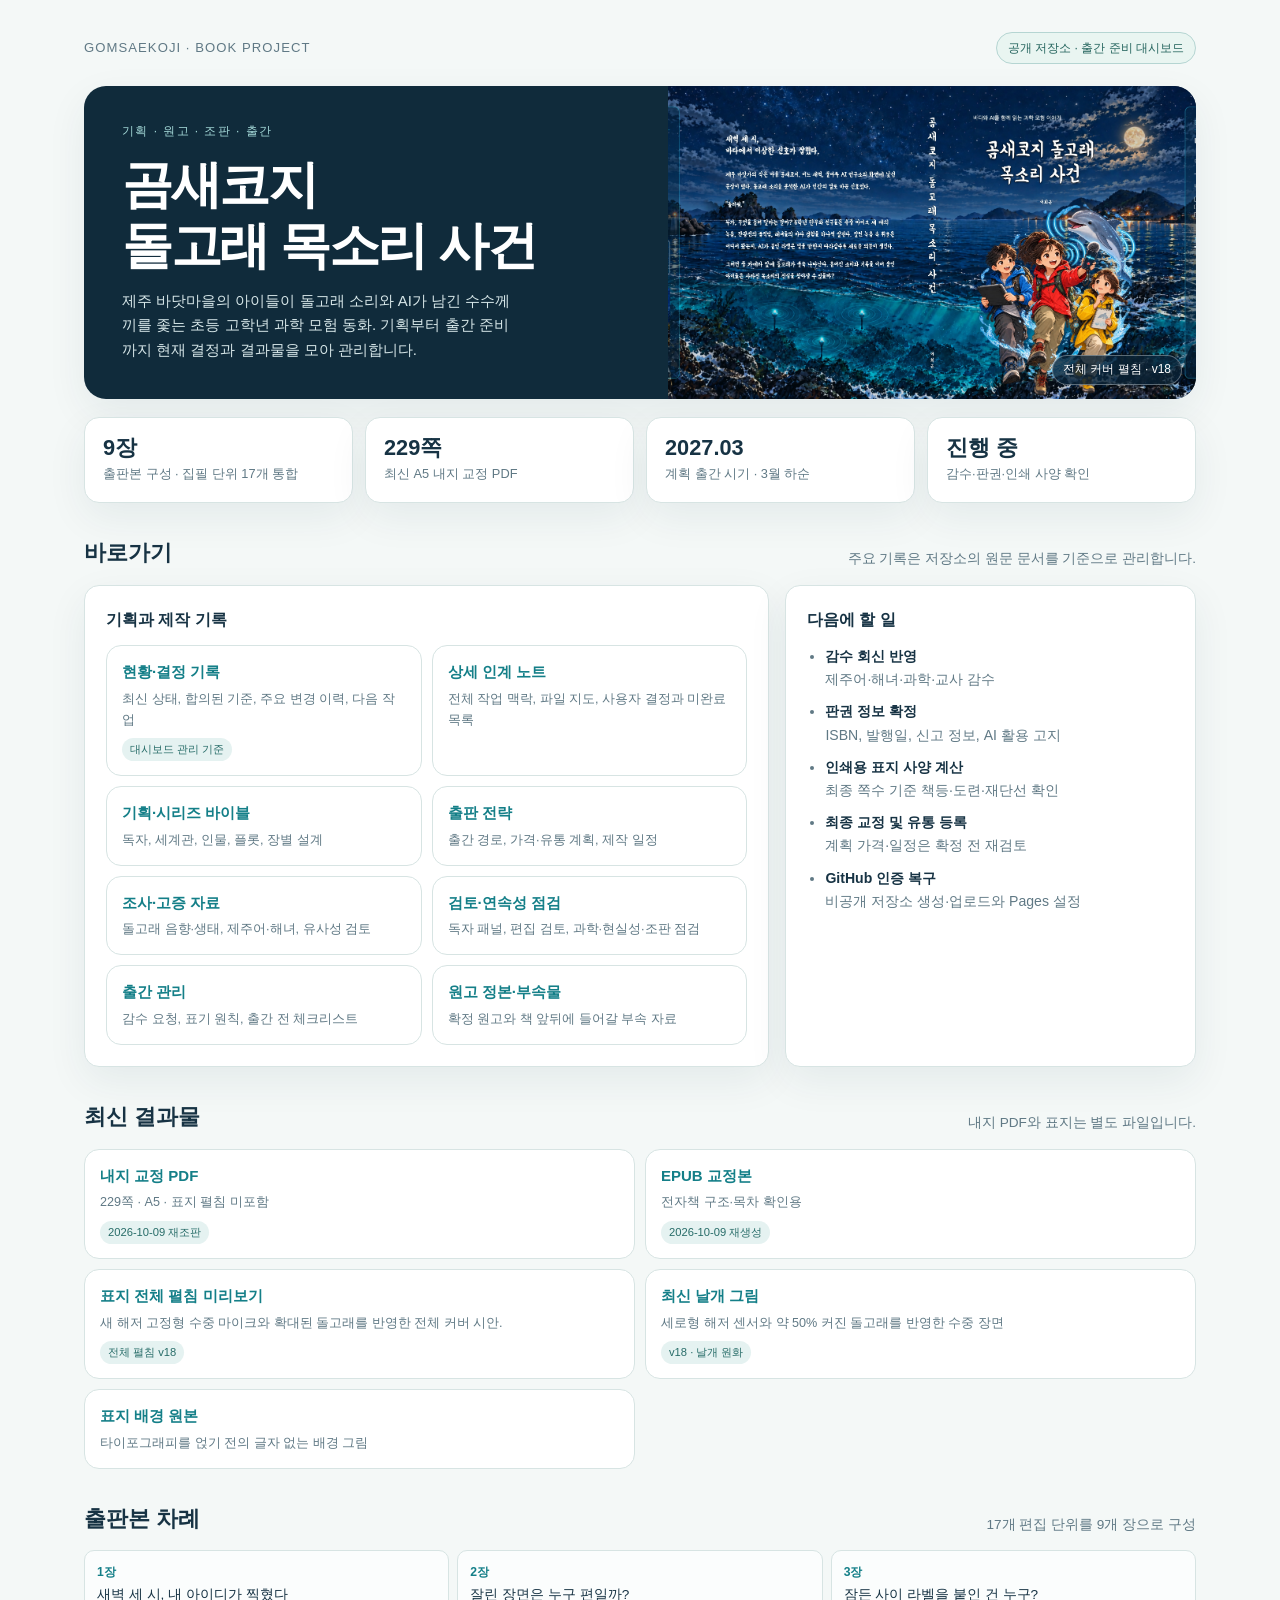
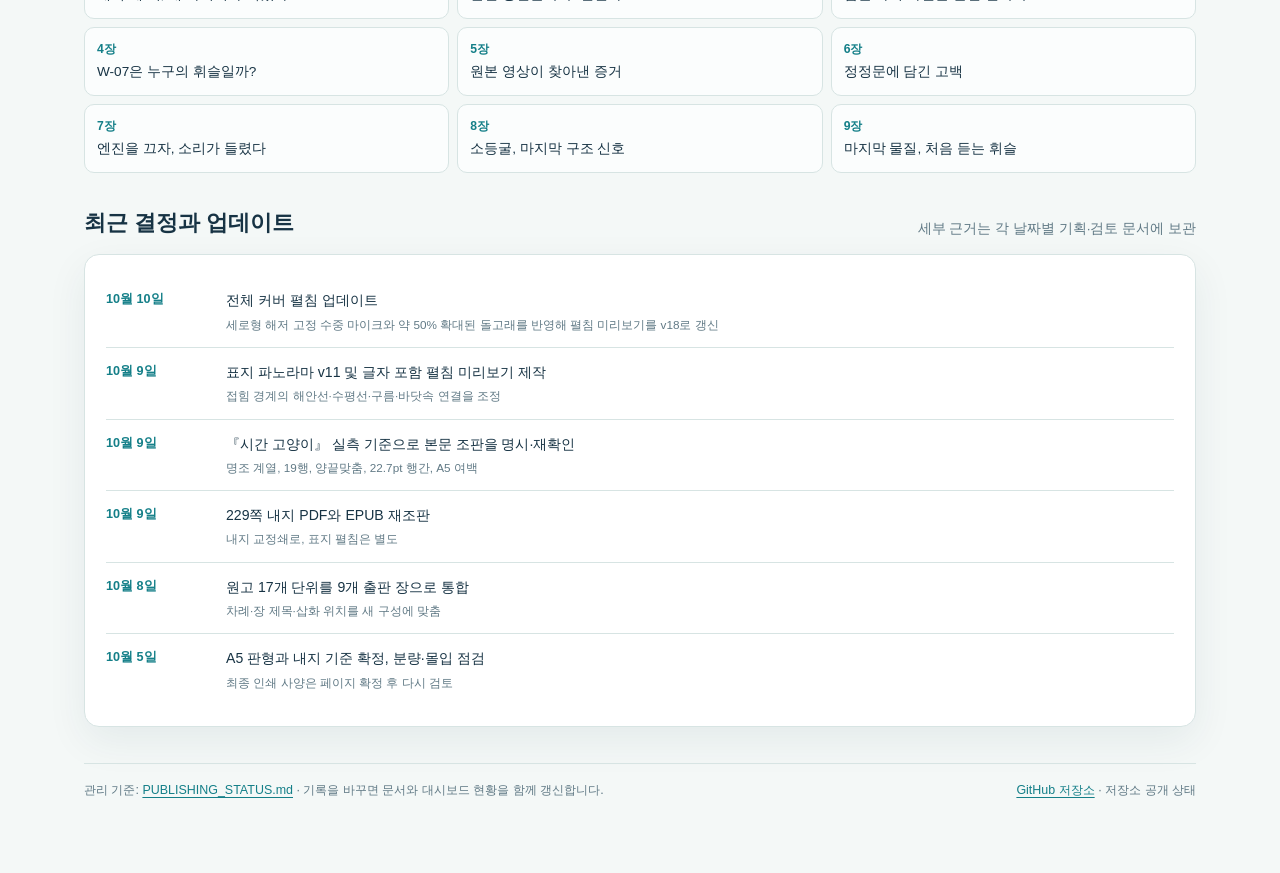
==== commit 0a16f4a7: "Update complete cover spread preview to v18" ====
--- a/docs/index.html
+++ b/docs/index.html
@@ -24,7 +24,7 @@
     <div class="top"><div class="brand">GOMSAEKOJI · BOOK PROJECT</div><span class="private">공개 저장소 · 출간 준비 대시보드</span></div>
     <header class="hero">
       <div class="intro"><div class="eyebrow">기획 · 원고 · 조판 · 출간</div><h1>곰새코지<br>돌고래 목소리 사건</h1><p>제주 바닷마을의 아이들이 돌고래 소리와 AI가 남긴 수수께끼를 좇는 초등 고학년 과학 모험 동화. 기획부터 출간 준비까지 현재 결정과 결과물을 모아 관리합니다.</p></div>
-      <div class="cover"><a href="https://github.com/heekeunlee/dolphin_voice_mystery/blob/main/book/images/flap-hydrophone-v4.jpg"><img src="cover-preview.jpg" alt="세로형 해저 수중 센서와 더 커진 돌고래의 최신 날개 그림"><span>최신 날개 그림 · v18</span></a></div>
+      <div class="cover"><a href="https://github.com/heekeunlee/dolphin_voice_mystery/blob/main/book/cover/cover-spread-v18-preview.png"><img src="cover-preview.jpg" alt="새 수중 마이크 그림을 반영한 전체 펼침 표지"><span>전체 커버 펼침 · v18</span></a></div>
     </header>
     <div class="metrics" aria-label="프로젝트 현황">
       <div class="metric"><b>9장</b><span>출판본 구성 · 집필 단위 17개 통합</span></div>
@@ -61,7 +61,7 @@
       <div class="files">
         <article class="card"><a href="https://github.com/heekeunlee/dolphin_voice_mystery/blob/main/book/_output/dolphin-said-proof.pdf">내지 교정 PDF</a><p>229쪽 · A5 · 표지 펼침 미포함</p><span class="badge">2026-10-09 재조판</span></article>
         <article class="card"><a href="https://github.com/heekeunlee/dolphin_voice_mystery/blob/main/book/_output/dolphin-said-proof.epub">EPUB 교정본</a><p>전자책 구조·목차 확인용</p><span class="badge">2026-10-09 재생성</span></article>
-        <article class="card"><a href="https://github.com/heekeunlee/dolphin_voice_mystery/blob/main/book/cover/cover-spread-v17-preview.png">표지 전체 펼침 미리보기</a><p>전체 펼침 미리보기 v17. 최신 날개 그림은 아래 별도 파일을 확인하세요.</p><span class="badge">전체 펼침 v17</span></article>
+        <article class="card"><a href="https://github.com/heekeunlee/dolphin_voice_mystery/blob/main/book/cover/cover-spread-v18-preview.png">표지 전체 펼침 미리보기</a><p>새 해저 고정형 수중 마이크와 확대된 돌고래를 반영한 전체 커버 시안.</p><span class="badge">전체 펼침 v18</span></article>
         <article class="card"><a href="https://github.com/heekeunlee/dolphin_voice_mystery/blob/main/book/images/flap-hydrophone-v4.jpg">최신 날개 그림</a><p>세로형 해저 센서와 약 50% 커진 돌고래를 반영한 수중 장면</p><span class="badge">v18 · 날개 원화</span></article>
         <article class="card"><a href="https://github.com/heekeunlee/dolphin_voice_mystery/blob/main/book/images/cover-wrap-panorama-v11.png">표지 배경 원본</a><p>타이포그래피를 얹기 전의 글자 없는 배경 그림</p></article>
       </div>
@@ -77,7 +77,7 @@
     <section>
       <div class="section-head"><h2>최근 결정과 업데이트</h2><p>세부 근거는 각 날짜별 기획·검토 문서에 보관</p></div>
       <div class="panel timeline">
-        <div class="event"><div class="date">10월 10일</div><p>수중 마이크 형태와 돌고래 크기 재조정<small>참고 이미지의 세로형 해저 센서를 구체화하고 돌고래를 약 50% 확대. 전체 펼침 v17, 최신 날개 원화 v18</small></p></div>
+        <div class="event"><div class="date">10월 10일</div><p>전체 커버 펼침 업데이트<small>세로형 해저 고정 수중 마이크와 약 50% 확대된 돌고래를 반영해 펼침 미리보기를 v18로 갱신</small></p></div>
         <div class="event"><div class="date">10월 9일</div><p>표지 파노라마 v11 및 글자 포함 펼침 미리보기 제작<small>접힘 경계의 해안선·수평선·구름·바닷속 연결을 조정</small></p></div>
         <div class="event"><div class="date">10월 9일</div><p>『시간 고양이』 실측 기준으로 본문 조판을 명시·재확인<small>명조 계열, 19행, 양끝맞춤, 22.7pt 행간, A5 여백</small></p></div>
         <div class="event"><div class="date">10월 9일</div><p>229쪽 내지 PDF와 EPUB 재조판<small>내지 교정쇄로, 표지 펼침은 별도</small></p></div>
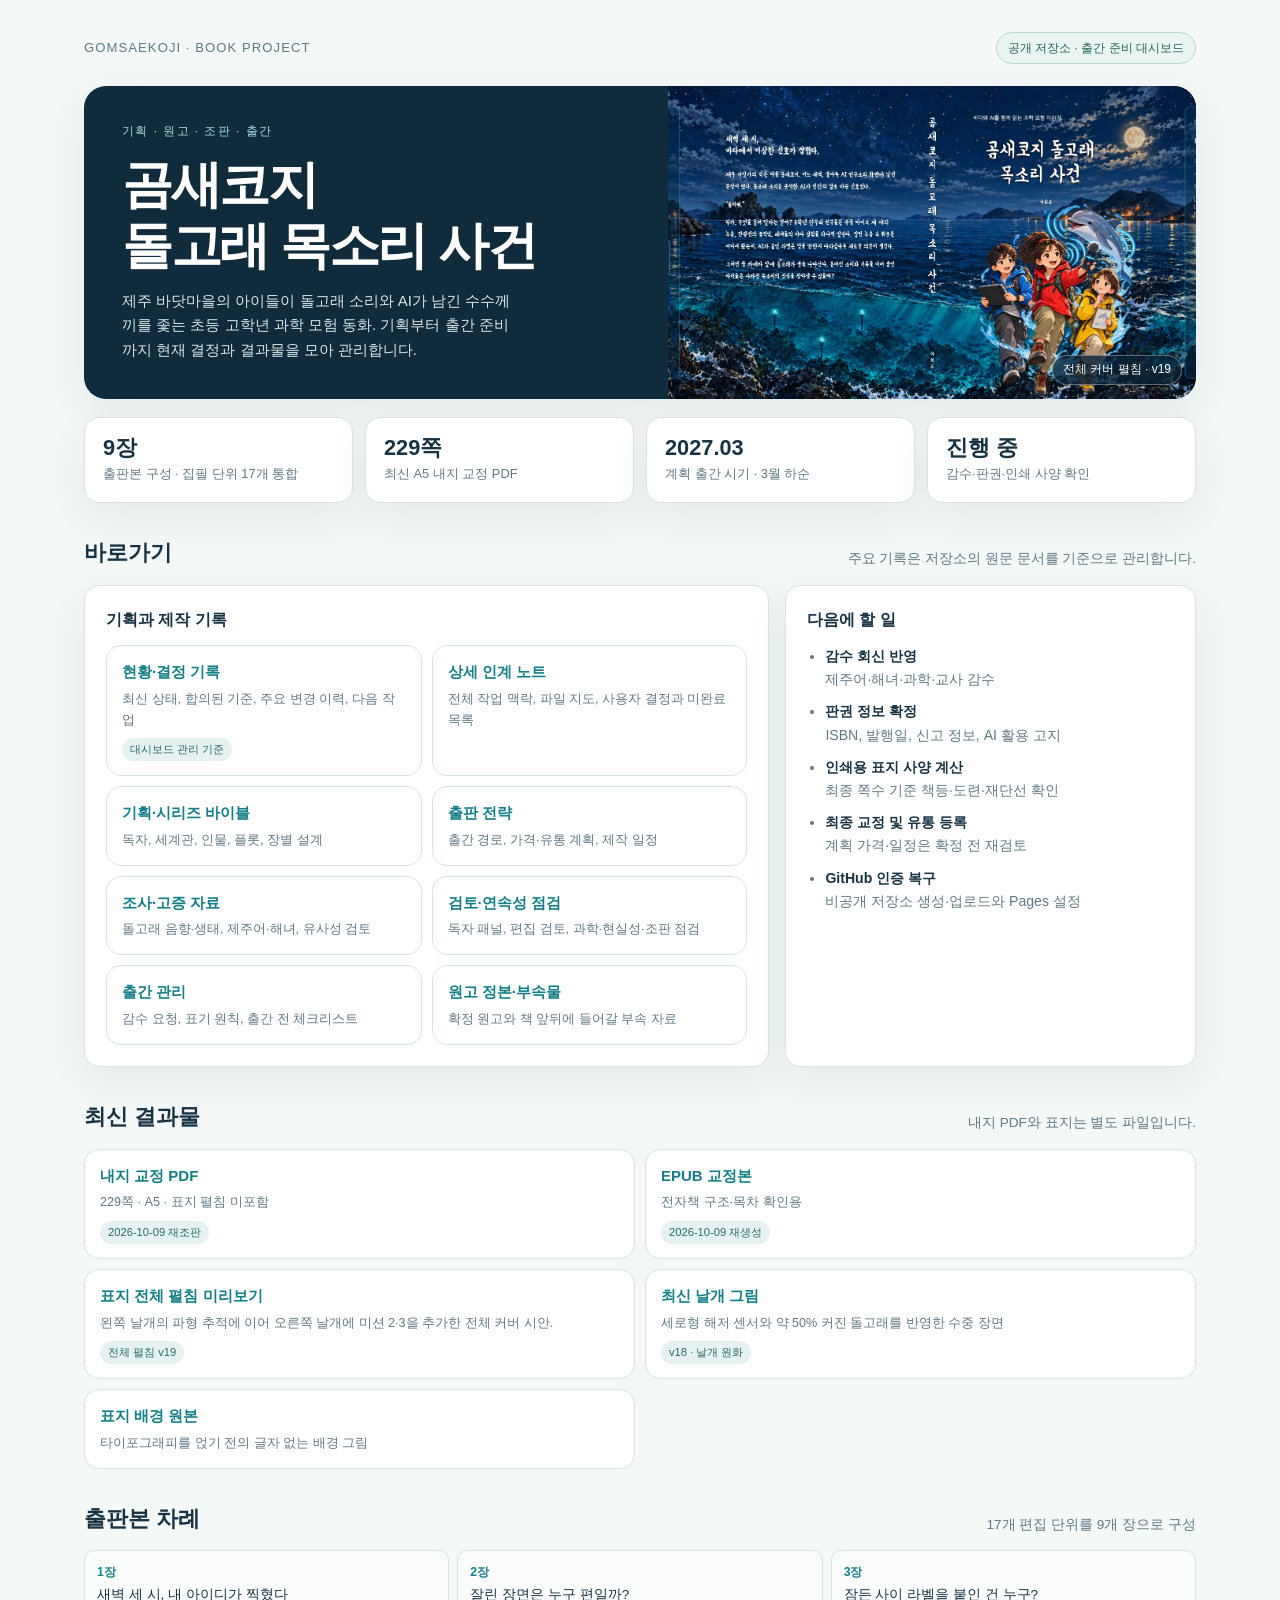
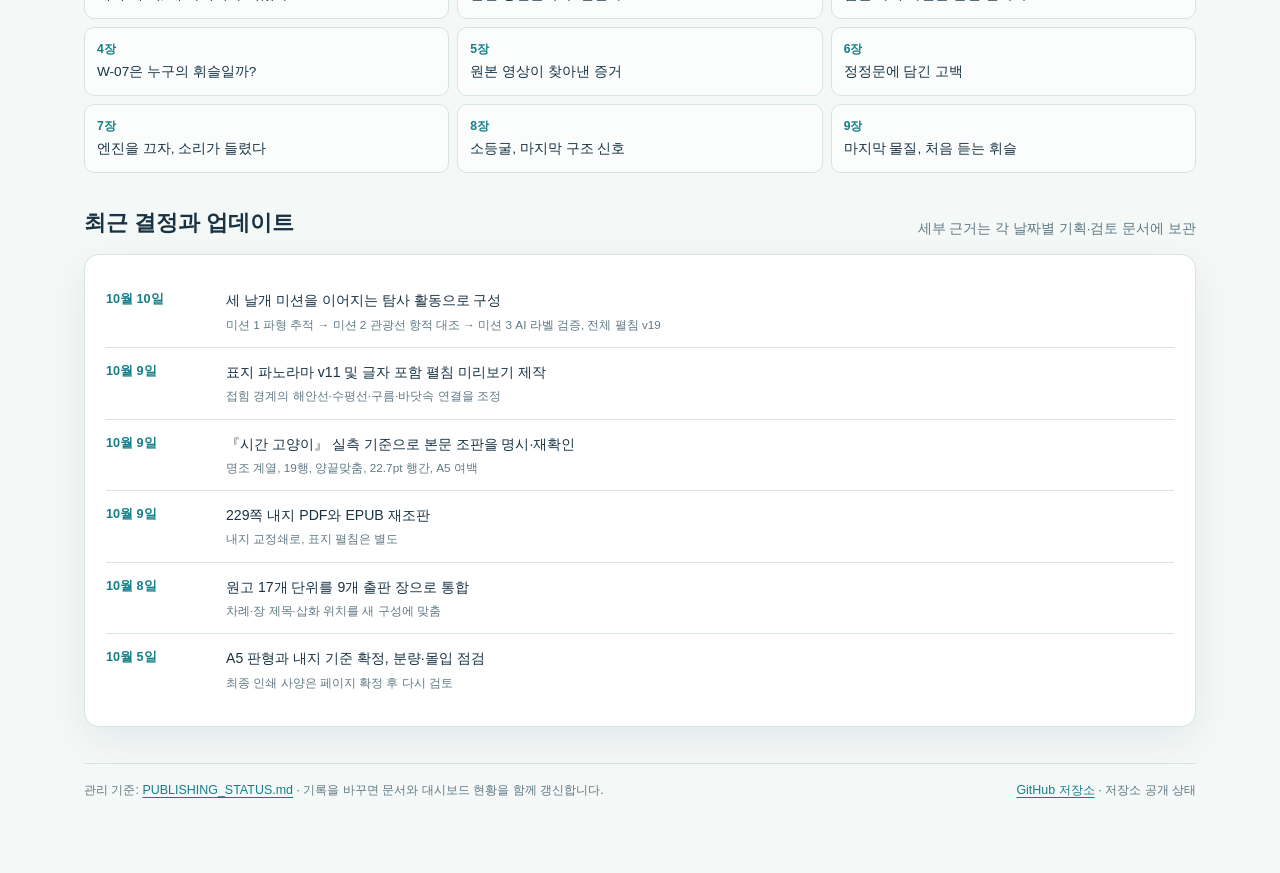
==== commit aa5fc7ef: "Continue cover missions across both flaps" ====
--- a/docs/index.html
+++ b/docs/index.html
@@ -24,7 +24,7 @@
     <div class="top"><div class="brand">GOMSAEKOJI · BOOK PROJECT</div><span class="private">공개 저장소 · 출간 준비 대시보드</span></div>
     <header class="hero">
       <div class="intro"><div class="eyebrow">기획 · 원고 · 조판 · 출간</div><h1>곰새코지<br>돌고래 목소리 사건</h1><p>제주 바닷마을의 아이들이 돌고래 소리와 AI가 남긴 수수께끼를 좇는 초등 고학년 과학 모험 동화. 기획부터 출간 준비까지 현재 결정과 결과물을 모아 관리합니다.</p></div>
-      <div class="cover"><a href="https://github.com/heekeunlee/dolphin_voice_mystery/blob/main/book/cover/cover-spread-v18-preview.png"><img src="cover-preview.jpg" alt="새 수중 마이크 그림을 반영한 전체 펼침 표지"><span>전체 커버 펼침 · v18</span></a></div>
+      <div class="cover"><a href="https://github.com/heekeunlee/dolphin_voice_mystery/blob/main/book/cover/cover-spread-v19-preview.png"><img src="cover-preview.jpg" alt="탐사 미션 1부터 3까지 이어지는 전체 펼침 표지"><span>전체 커버 펼침 · v19</span></a></div>
     </header>
     <div class="metrics" aria-label="프로젝트 현황">
       <div class="metric"><b>9장</b><span>출판본 구성 · 집필 단위 17개 통합</span></div>
@@ -61,7 +61,7 @@
       <div class="files">
         <article class="card"><a href="https://github.com/heekeunlee/dolphin_voice_mystery/blob/main/book/_output/dolphin-said-proof.pdf">내지 교정 PDF</a><p>229쪽 · A5 · 표지 펼침 미포함</p><span class="badge">2026-10-09 재조판</span></article>
         <article class="card"><a href="https://github.com/heekeunlee/dolphin_voice_mystery/blob/main/book/_output/dolphin-said-proof.epub">EPUB 교정본</a><p>전자책 구조·목차 확인용</p><span class="badge">2026-10-09 재생성</span></article>
-        <article class="card"><a href="https://github.com/heekeunlee/dolphin_voice_mystery/blob/main/book/cover/cover-spread-v18-preview.png">표지 전체 펼침 미리보기</a><p>새 해저 고정형 수중 마이크와 확대된 돌고래를 반영한 전체 커버 시안.</p><span class="badge">전체 펼침 v18</span></article>
+        <article class="card"><a href="https://github.com/heekeunlee/dolphin_voice_mystery/blob/main/book/cover/cover-spread-v19-preview.png">표지 전체 펼침 미리보기</a><p>왼쪽 날개의 파형 추적에 이어 오른쪽 날개에 미션 2·3을 추가한 전체 커버 시안.</p><span class="badge">전체 펼침 v19</span></article>
         <article class="card"><a href="https://github.com/heekeunlee/dolphin_voice_mystery/blob/main/book/images/flap-hydrophone-v4.jpg">최신 날개 그림</a><p>세로형 해저 센서와 약 50% 커진 돌고래를 반영한 수중 장면</p><span class="badge">v18 · 날개 원화</span></article>
         <article class="card"><a href="https://github.com/heekeunlee/dolphin_voice_mystery/blob/main/book/images/cover-wrap-panorama-v11.png">표지 배경 원본</a><p>타이포그래피를 얹기 전의 글자 없는 배경 그림</p></article>
       </div>
@@ -77,7 +77,7 @@
     <section>
       <div class="section-head"><h2>최근 결정과 업데이트</h2><p>세부 근거는 각 날짜별 기획·검토 문서에 보관</p></div>
       <div class="panel timeline">
-        <div class="event"><div class="date">10월 10일</div><p>전체 커버 펼침 업데이트<small>세로형 해저 고정 수중 마이크와 약 50% 확대된 돌고래를 반영해 펼침 미리보기를 v18로 갱신</small></p></div>
+        <div class="event"><div class="date">10월 10일</div><p>세 날개 미션을 이어지는 탐사 활동으로 구성<small>미션 1 파형 추적 → 미션 2 관광선 항적 대조 → 미션 3 AI 라벨 검증, 전체 펼침 v19</small></p></div>
         <div class="event"><div class="date">10월 9일</div><p>표지 파노라마 v11 및 글자 포함 펼침 미리보기 제작<small>접힘 경계의 해안선·수평선·구름·바닷속 연결을 조정</small></p></div>
         <div class="event"><div class="date">10월 9일</div><p>『시간 고양이』 실측 기준으로 본문 조판을 명시·재확인<small>명조 계열, 19행, 양끝맞춤, 22.7pt 행간, A5 여백</small></p></div>
         <div class="event"><div class="date">10월 9일</div><p>229쪽 내지 PDF와 EPUB 재조판<small>내지 교정쇄로, 표지 펼침은 별도</small></p></div>
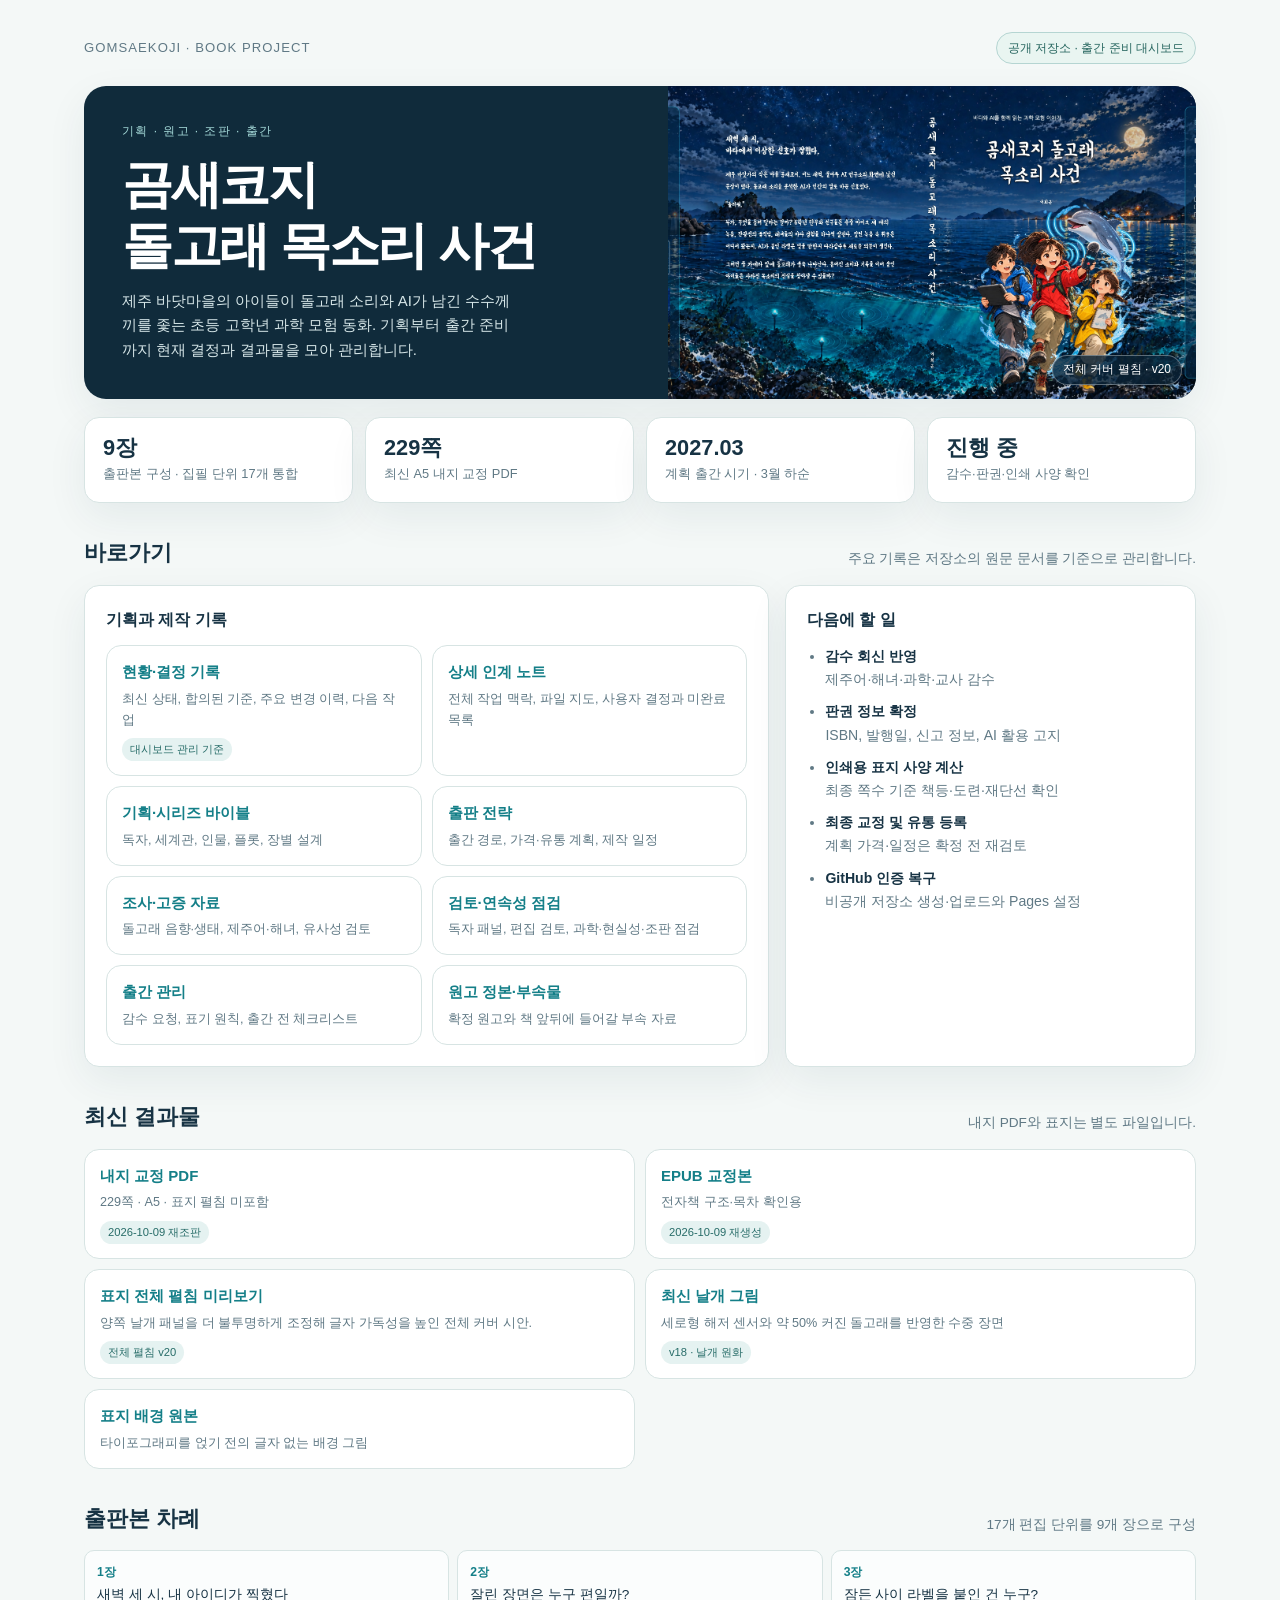
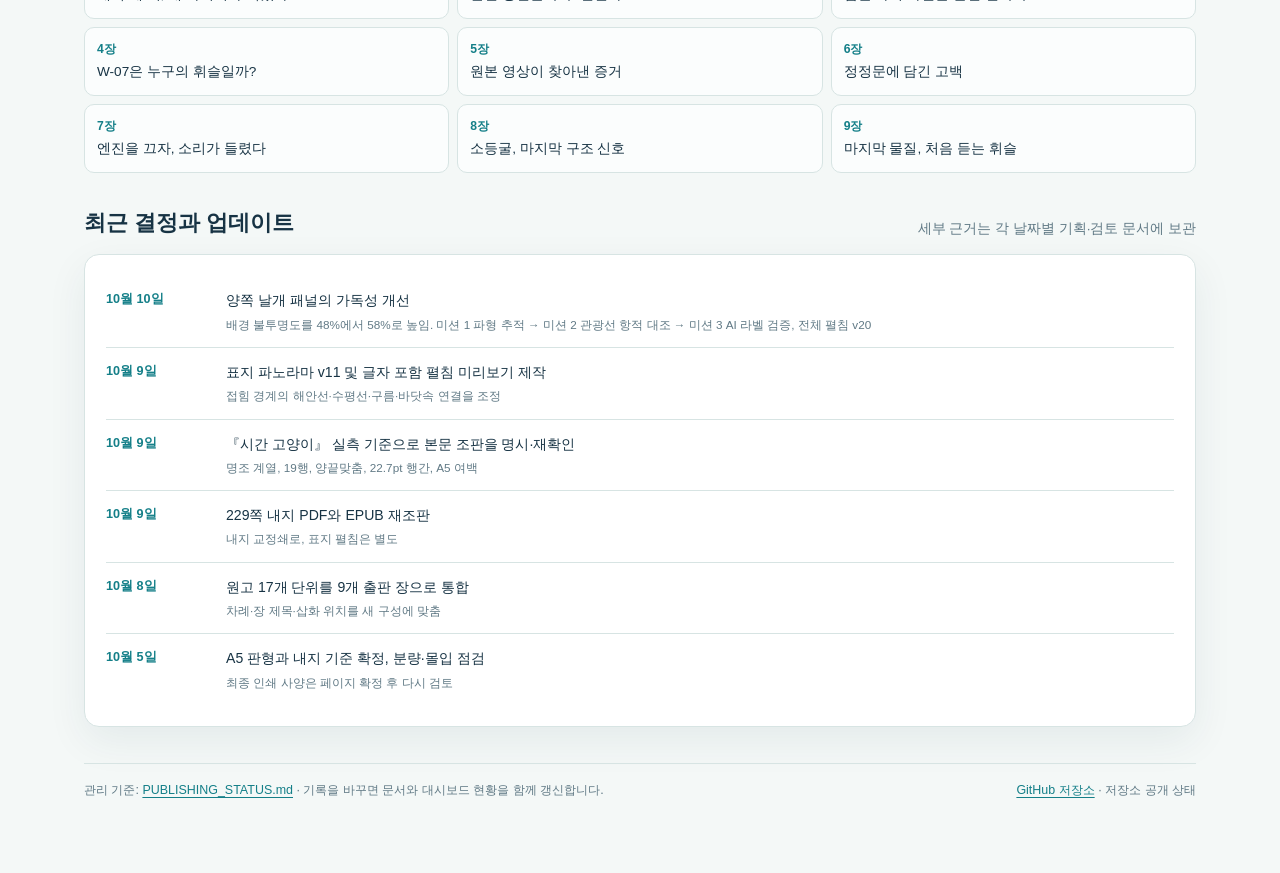
==== commit 167beb87: "Improve flap panel text contrast" ====
--- a/docs/index.html
+++ b/docs/index.html
@@ -24,7 +24,7 @@
     <div class="top"><div class="brand">GOMSAEKOJI · BOOK PROJECT</div><span class="private">공개 저장소 · 출간 준비 대시보드</span></div>
     <header class="hero">
       <div class="intro"><div class="eyebrow">기획 · 원고 · 조판 · 출간</div><h1>곰새코지<br>돌고래 목소리 사건</h1><p>제주 바닷마을의 아이들이 돌고래 소리와 AI가 남긴 수수께끼를 좇는 초등 고학년 과학 모험 동화. 기획부터 출간 준비까지 현재 결정과 결과물을 모아 관리합니다.</p></div>
-      <div class="cover"><a href="https://github.com/heekeunlee/dolphin_voice_mystery/blob/main/book/cover/cover-spread-v19-preview.png"><img src="cover-preview.jpg" alt="탐사 미션 1부터 3까지 이어지는 전체 펼침 표지"><span>전체 커버 펼침 · v19</span></a></div>
+      <div class="cover"><a href="https://github.com/heekeunlee/dolphin_voice_mystery/blob/main/book/cover/cover-spread-v20-preview.png"><img src="cover-preview.jpg" alt="가독성을 개선한 탐사 미션 1부터 3까지의 전체 펼침 표지"><span>전체 커버 펼침 · v20</span></a></div>
     </header>
     <div class="metrics" aria-label="프로젝트 현황">
       <div class="metric"><b>9장</b><span>출판본 구성 · 집필 단위 17개 통합</span></div>
@@ -61,7 +61,7 @@
       <div class="files">
         <article class="card"><a href="https://github.com/heekeunlee/dolphin_voice_mystery/blob/main/book/_output/dolphin-said-proof.pdf">내지 교정 PDF</a><p>229쪽 · A5 · 표지 펼침 미포함</p><span class="badge">2026-10-09 재조판</span></article>
         <article class="card"><a href="https://github.com/heekeunlee/dolphin_voice_mystery/blob/main/book/_output/dolphin-said-proof.epub">EPUB 교정본</a><p>전자책 구조·목차 확인용</p><span class="badge">2026-10-09 재생성</span></article>
-        <article class="card"><a href="https://github.com/heekeunlee/dolphin_voice_mystery/blob/main/book/cover/cover-spread-v19-preview.png">표지 전체 펼침 미리보기</a><p>왼쪽 날개의 파형 추적에 이어 오른쪽 날개에 미션 2·3을 추가한 전체 커버 시안.</p><span class="badge">전체 펼침 v19</span></article>
+        <article class="card"><a href="https://github.com/heekeunlee/dolphin_voice_mystery/blob/main/book/cover/cover-spread-v20-preview.png">표지 전체 펼침 미리보기</a><p>양쪽 날개 패널을 더 불투명하게 조정해 글자 가독성을 높인 전체 커버 시안.</p><span class="badge">전체 펼침 v20</span></article>
         <article class="card"><a href="https://github.com/heekeunlee/dolphin_voice_mystery/blob/main/book/images/flap-hydrophone-v4.jpg">최신 날개 그림</a><p>세로형 해저 센서와 약 50% 커진 돌고래를 반영한 수중 장면</p><span class="badge">v18 · 날개 원화</span></article>
         <article class="card"><a href="https://github.com/heekeunlee/dolphin_voice_mystery/blob/main/book/images/cover-wrap-panorama-v11.png">표지 배경 원본</a><p>타이포그래피를 얹기 전의 글자 없는 배경 그림</p></article>
       </div>
@@ -77,7 +77,7 @@
     <section>
       <div class="section-head"><h2>최근 결정과 업데이트</h2><p>세부 근거는 각 날짜별 기획·검토 문서에 보관</p></div>
       <div class="panel timeline">
-        <div class="event"><div class="date">10월 10일</div><p>세 날개 미션을 이어지는 탐사 활동으로 구성<small>미션 1 파형 추적 → 미션 2 관광선 항적 대조 → 미션 3 AI 라벨 검증, 전체 펼침 v19</small></p></div>
+        <div class="event"><div class="date">10월 10일</div><p>양쪽 날개 패널의 가독성 개선<small>배경 불투명도를 48%에서 58%로 높임. 미션 1 파형 추적 → 미션 2 관광선 항적 대조 → 미션 3 AI 라벨 검증, 전체 펼침 v20</small></p></div>
         <div class="event"><div class="date">10월 9일</div><p>표지 파노라마 v11 및 글자 포함 펼침 미리보기 제작<small>접힘 경계의 해안선·수평선·구름·바닷속 연결을 조정</small></p></div>
         <div class="event"><div class="date">10월 9일</div><p>『시간 고양이』 실측 기준으로 본문 조판을 명시·재확인<small>명조 계열, 19행, 양끝맞춤, 22.7pt 행간, A5 여백</small></p></div>
         <div class="event"><div class="date">10월 9일</div><p>229쪽 내지 PDF와 EPUB 재조판<small>내지 교정쇄로, 표지 펼침은 별도</small></p></div>
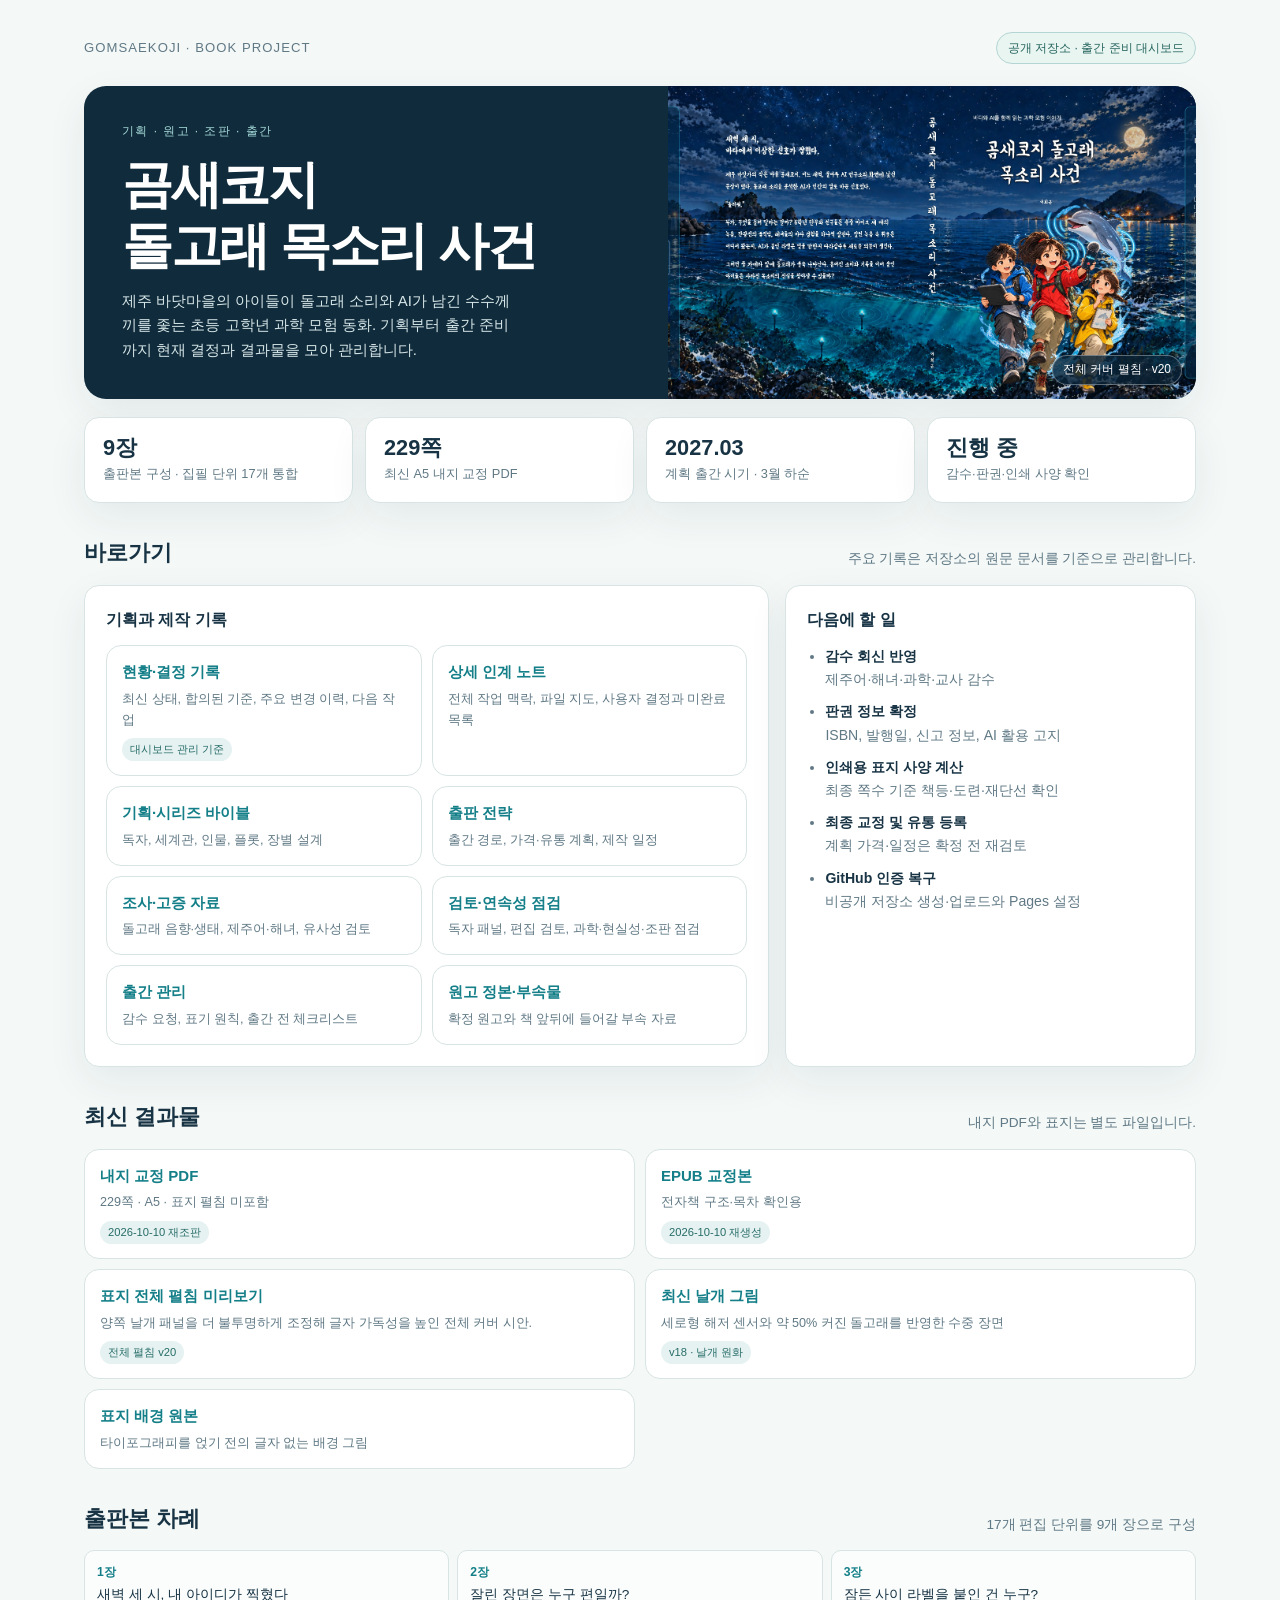
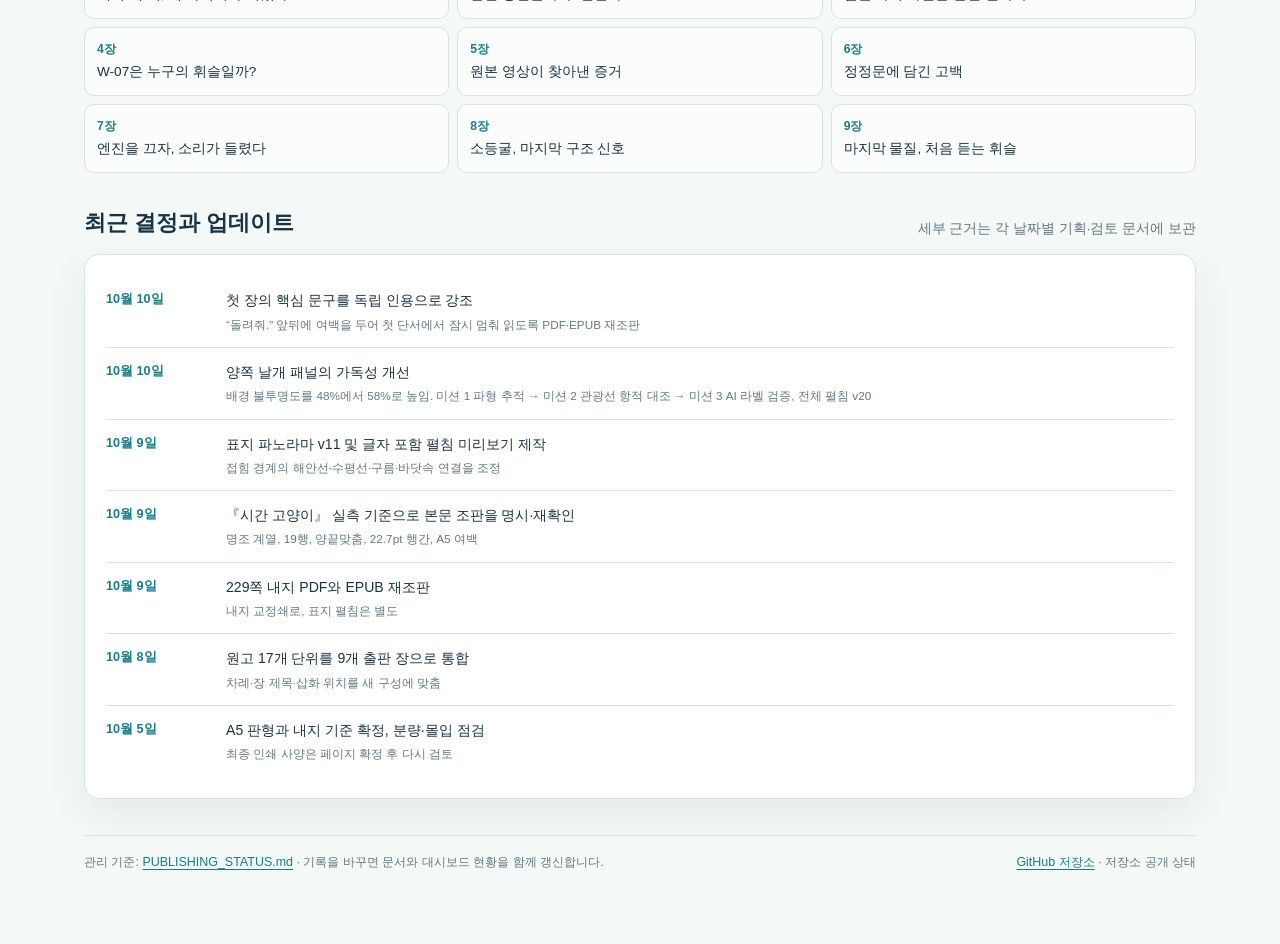
==== commit 3e659b4d: "Emphasize opening subtitle as a key clue" ====
--- a/docs/index.html
+++ b/docs/index.html
@@ -59,8 +59,8 @@
     <section>
       <div class="section-head"><h2>최신 결과물</h2><p>내지 PDF와 표지는 별도 파일입니다.</p></div>
       <div class="files">
-        <article class="card"><a href="https://github.com/heekeunlee/dolphin_voice_mystery/blob/main/book/_output/dolphin-said-proof.pdf">내지 교정 PDF</a><p>229쪽 · A5 · 표지 펼침 미포함</p><span class="badge">2026-10-09 재조판</span></article>
-        <article class="card"><a href="https://github.com/heekeunlee/dolphin_voice_mystery/blob/main/book/_output/dolphin-said-proof.epub">EPUB 교정본</a><p>전자책 구조·목차 확인용</p><span class="badge">2026-10-09 재생성</span></article>
+        <article class="card"><a href="https://github.com/heekeunlee/dolphin_voice_mystery/blob/main/book/_output/dolphin-said-proof.pdf">내지 교정 PDF</a><p>229쪽 · A5 · 표지 펼침 미포함</p><span class="badge">2026-10-10 재조판</span></article>
+        <article class="card"><a href="https://github.com/heekeunlee/dolphin_voice_mystery/blob/main/book/_output/dolphin-said-proof.epub">EPUB 교정본</a><p>전자책 구조·목차 확인용</p><span class="badge">2026-10-10 재생성</span></article>
         <article class="card"><a href="https://github.com/heekeunlee/dolphin_voice_mystery/blob/main/book/cover/cover-spread-v20-preview.png">표지 전체 펼침 미리보기</a><p>양쪽 날개 패널을 더 불투명하게 조정해 글자 가독성을 높인 전체 커버 시안.</p><span class="badge">전체 펼침 v20</span></article>
         <article class="card"><a href="https://github.com/heekeunlee/dolphin_voice_mystery/blob/main/book/images/flap-hydrophone-v4.jpg">최신 날개 그림</a><p>세로형 해저 센서와 약 50% 커진 돌고래를 반영한 수중 장면</p><span class="badge">v18 · 날개 원화</span></article>
         <article class="card"><a href="https://github.com/heekeunlee/dolphin_voice_mystery/blob/main/book/images/cover-wrap-panorama-v11.png">표지 배경 원본</a><p>타이포그래피를 얹기 전의 글자 없는 배경 그림</p></article>
@@ -77,6 +77,7 @@
     <section>
       <div class="section-head"><h2>최근 결정과 업데이트</h2><p>세부 근거는 각 날짜별 기획·검토 문서에 보관</p></div>
       <div class="panel timeline">
+        <div class="event"><div class="date">10월 10일</div><p>첫 장의 핵심 문구를 독립 인용으로 강조<small>“돌려줘.” 앞뒤에 여백을 두어 첫 단서에서 잠시 멈춰 읽도록 PDF·EPUB 재조판</small></p></div>
         <div class="event"><div class="date">10월 10일</div><p>양쪽 날개 패널의 가독성 개선<small>배경 불투명도를 48%에서 58%로 높임. 미션 1 파형 추적 → 미션 2 관광선 항적 대조 → 미션 3 AI 라벨 검증, 전체 펼침 v20</small></p></div>
         <div class="event"><div class="date">10월 9일</div><p>표지 파노라마 v11 및 글자 포함 펼침 미리보기 제작<small>접힘 경계의 해안선·수평선·구름·바닷속 연결을 조정</small></p></div>
         <div class="event"><div class="date">10월 9일</div><p>『시간 고양이』 실측 기준으로 본문 조판을 명시·재확인<small>명조 계열, 19행, 양끝맞춤, 22.7pt 행간, A5 여백</small></p></div>
